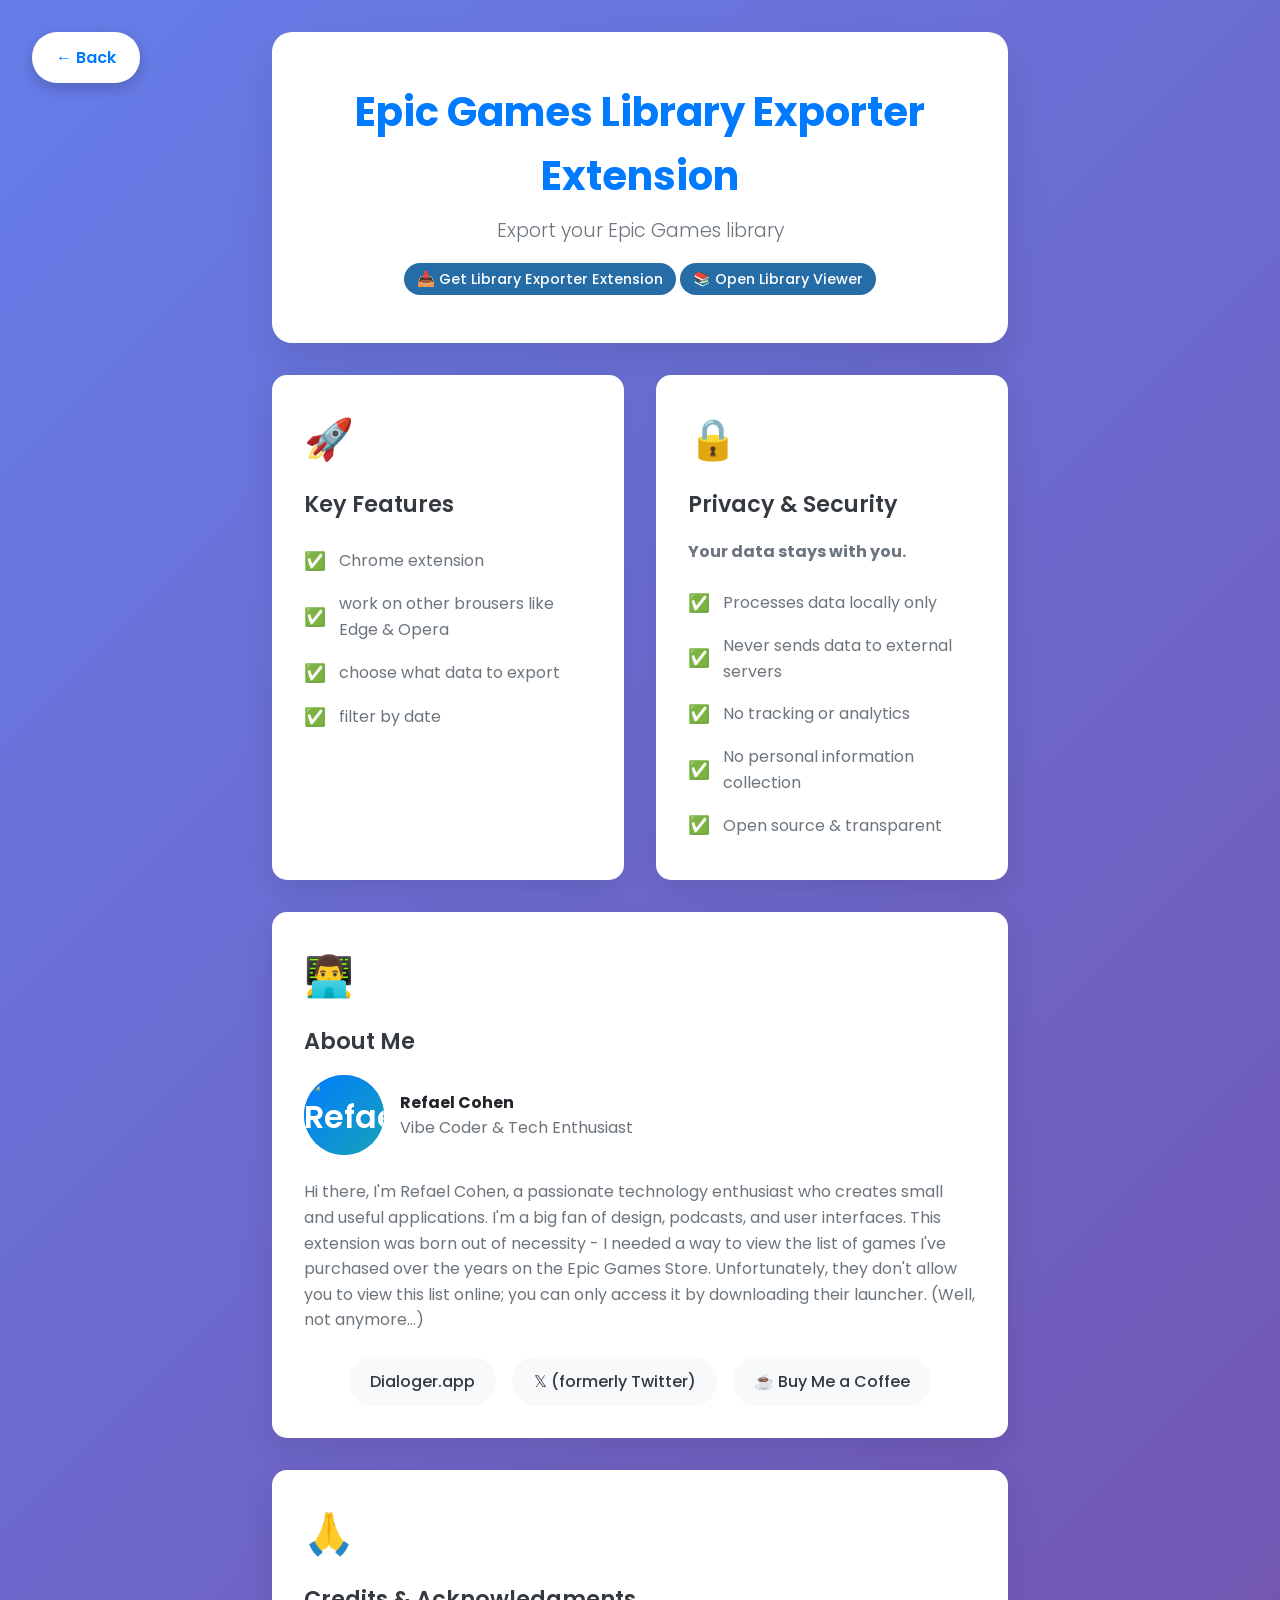
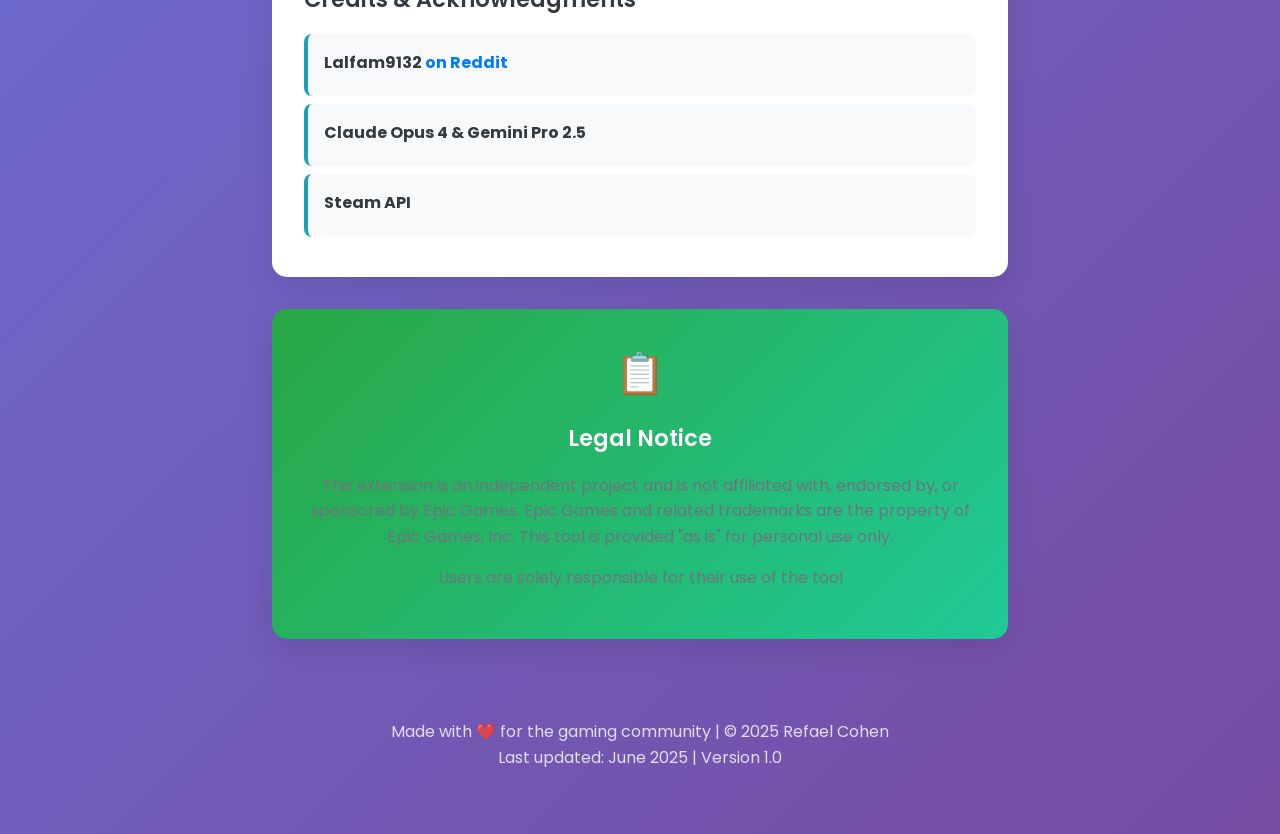
==== exporter_about_page.html @ 34d9fca8 "Add files via upload" ====
<!DOCTYPE html>
<html lang="en" dir="ltr">
<head>
    <head>
    <meta charset="UTF-8">
    <meta name="viewport" content="width=device-width, initial-scale=1.0">
    <title>About - Epic Games Library Exporter</title>
    <link rel="icon" href="data:image/svg+xml,<svg xmlns='http://www.w3.org/2000/svg' viewBox='0 0 32 32'><defs><linearGradient id='bg' x1='0%25' y1='0%25' x2='100%25' y2='100%25'><stop offset='0%25' style='stop-color:%23667eea'/><stop offset='100%25' style='stop-color:%23764ba2'/></linearGradient></defs><circle cx='16' cy='16' r='15' fill='url(%23bg)' stroke='%23fff' stroke-width='1'/><circle cx='16' cy='10' r='2.5' fill='%23fff'/><rect x='14' y='14' width='4' height='12' rx='2' fill='%23fff'/><circle cx='16' cy='28' r='1' fill='%23fff' opacity='0.7'/></svg>">
    <style>
        @import url('https://fonts.googleapis.com/css2?family=Poppins:wght@300;400;500;600;700&display=swap');
        
        :root {
            --primary-color: #007bff;
            --secondary-color: #28a745;
            --accent-color: #17a2b8;
            --dark-color: #343a40;
            --light-color: #f8f9fa;
            --border-color: #dee2e6;
            --text-color: #212529;
            --text-muted: #6c757d;
        }

        * {
            margin: 0;
            padding: 0;
            box-sizing: border-box;
        }

        body {
            font-family: 'Poppins', sans-serif;
            line-height: 1.6;
            color: var(--text-color);
            background: linear-gradient(135deg, #667eea 0%, #764ba2 100%);
            min-height: 100vh;
        }

        .container {
            max-width: 800px;
            margin: 0 auto;
            padding: 2rem;
        }

        .header {
            text-align: center;
            background: white;
            border-radius: 20px;
            padding: 3rem 2rem;
            margin-bottom: 2rem;
            box-shadow: 0 20px 40px rgba(0,0,0,0.1);
        }

        .header h1 {
            font-size: 2.5rem;
            font-weight: 700;
            color: var(--primary-color);
            margin-bottom: 0.5rem;
        }

        .header .subtitle {
            font-size: 1.2rem;
            color: var(--text-muted);
            font-weight: 300;
        }

        .version-badge {
            display: inline-block;
            background: var(--secondary-color);
            color: white;
            padding: 0.3rem 0.8rem;
            border-radius: 20px;
            font-size: 0.9rem;
            font-weight: 500;
            margin-top: 1rem;
        }

        .project-link {
            display: inline-block;
            background: rgb(38, 109, 167);
            color: white;
            padding: 0.3rem 0.8rem;
            border-radius: 20px;
            font-size: 0.9rem;
            font-weight: 500;
            margin-top: 1rem;
            text-decoration: none; /* מסיר את הקו התחתון */
            transition: all 0.3s ease; /* אותו אפקט מעבר חלק כמו ב-contact-links */
        }

        .project-link:hover {
            background: var(--primary-color); /* אותו צבע רקע כמו ב-contact-links */
            color: white; /* טקסט לבן בעת hover */
        }

        .content-grid {
            display: grid;
            gap: 2rem;
            grid-template-columns: 1fr;
        }

        @media (min-width: 768px) {
            .content-grid {
                grid-template-columns: 1fr 1fr;
            }
        }

        .card {
            background: white;
            border-radius: 15px;
            padding: 2rem;
            box-shadow: 0 10px 30px rgba(0,0,0,0.1);
            transition: transform 0.3s ease, box-shadow 0.3s ease;
        }

        .card:hover {
            transform: translateY(-5px);
            box-shadow: 0 20px 40px rgba(0,0,0,0.15);
        }

        .card-icon {
            font-size: 2.5rem;
            margin-bottom: 1rem;
            display: block;
        }

        .card h3 {
            font-size: 1.4rem;
            font-weight: 600;
            margin-bottom: 1rem;
            color: var(--dark-color);
        }

        .card p {
            color: var(--text-muted);
            margin-bottom: 1rem;
        }

        .full-width {
            grid-column: 1 / -1;
        }

        .developer-info {
            display: flex;
            align-items: center;
            gap: 1rem;
            margin-bottom: 1.5rem;
        }

        .avatar {
            width: 80px;
            height: 80px;
            border-radius: 50%;
            background: linear-gradient(135deg, var(--primary-color), var(--accent-color));
            display: flex;
            align-items: center;
            justify-content: center;
            font-size: 2rem;
            color: white;
            font-weight: 600;
            overflow: hidden;
        }

        .avatar img {
            width: 100%;
            height: 100%;
            object-fit: contain;
            background: linear-gradient(135deg, var(--primary-color), var(--accent-color));
        }

        .contact-links {
            display: flex;
            gap: 1rem;
            flex-wrap: wrap;
            justify-content: center;
            margin-top: 1.5rem;
        }

        .contact-link {
            display: inline-flex;
            align-items: center;
            gap: 0.5rem;
            padding: 0.6rem 1.2rem;
            background: var(--light-color);
            color: var(--dark-color);
            text-decoration: none;
            border-radius: 25px;
            font-weight: 500;
            transition: all 0.3s ease;
            border: 2px solid transparent;
        }

        .contact-link:hover {
            background: var(--primary-color);
            color: white;
            transform: translateY(-2px);
        }

        .features-list {
            list-style: none;
            padding: 0;
        }

        .features-list li {
            display: flex;
            align-items: center;
            gap: 0.8rem;
            padding: 0.5rem 0;
            color: var(--text-muted);
        }

        .features-list li::before {
            content: "✅";
            font-size: 1.1rem;
        }

        .credits-list {
            list-style: none;
            padding: 0;
        }

        .credits-list li {
            background: var(--light-color);
            margin: 0.5rem 0;
            padding: 1rem;
            border-radius: 8px;
            border-left: 4px solid var(--accent-color);
        }

        .credits-list strong {
            color: var(--dark-color);
            display: block;
            margin-bottom: 0.3rem;
        }

        .privacy-notice {
            background: linear-gradient(135deg, #28a745, #20c997);
            color: white;
            text-align: center;
            border-radius: 15px;
            padding: 2rem;
        }

        .privacy-notice h3 {
            color: white;
            margin-bottom: 1rem;
        }

        .back-button {
            position: fixed;
            top: 2rem;
            left: 2rem;
            background: white;
            color: var(--primary-color);
            border: none;
            padding: 0.8rem 1.5rem;
            border-radius: 25px;
            font-weight: 600;
            cursor: pointer;
            box-shadow: 0 5px 15px rgba(0,0,0,0.2);
            transition: all 0.3s ease;
            text-decoration: none;
            display: inline-flex;
            align-items: center;
            gap: 0.5rem;
        }

        .back-button:hover {
            transform: translateY(-2px);
            box-shadow: 0 8px 25px rgba(0,0,0,0.3);
        }

        .footer {
            text-align: center;
            margin-top: 3rem;
            padding: 2rem;
            color: white;
            opacity: 0.8;
        }
    </style>
</head>
<body>
    <a href="javascript:history.back()" class="back-button">← Back</a>
    
    <div class="container">
        <div class="header">
            <h1>Epic Games Library Exporter Extension</h1>
            <p class="subtitle">Export your Epic Games library</p>
            <a href="Chrome.com/store/link" class="project-link" target="_blank">📥 Get Library Exporter Extension</a>
            <a href="your-library-viewer-url.html" class="project-link">📚 Open Library Viewer</a>
        </div>

        <div class="content-grid">

            <!-- Features -->
            <div class="card">
                <div class="card-icon">🚀</div>
                <h3>Key Features</h3>
                <ul class="features-list">
                    <li>Chrome extension</li>
                    <li>work on other brousers like Edge & Opera</li>
                    <li>choose what data to export</li>
                    <li>filter by date</li>
                </ul>
            </div>

            <!-- Privacy -->
            <div class="card">
                <div class="card-icon">🔒</div>
                <h3>Privacy & Security</h3>
                <p><strong>Your data stays with you.</strong></p>
                <ul class="features-list">
                    <li>Processes data locally only</li>
                    <li>Never sends data to external servers</li>
                    <li>No tracking or analytics</li>
                    <li>No personal information collection</li>
                    <li>Open source & transparent</li>
                </ul>
            </div>

            <div class="card full-width">
                <div class="card-icon">👨‍💻</div>
                <h3>About Me</h3>
                <div class="developer-info">
                    <div class="avatar">
                        <img src="https://github.com/refaelcohe.png?size=80" alt="Refael Cohen">
                    </div>
                    <div>
                        <strong>Refael Cohen</strong>
                        <p style="margin: 0; color: var(--text-muted);">Vibe Coder & Tech Enthusiast</p>
                    </div>
                </div>
                <p>Hi there, I'm Refael Cohen, a passionate technology enthusiast who creates small and useful applications. I'm a big fan of design, podcasts, and user interfaces.

This extension was born out of necessity - I needed a way to view the list of games I've purchased over the years on the Epic Games Store. Unfortunately, they don't allow you to view this list online; you can only access it by downloading their launcher. (Well, not anymore...)</p>
                
                <div class="contact-links">
                    <a href="https://Dialoger.app" class="contact-link" target="_blank">
                        Dialoger.app
                    </a>
                    <a href="https://x.com/refaelcohe" class="contact-link" target="_blank">
                        𝕏 (formerly Twitter)
                    </a>
                    </a>
                    <a href="https://buymeacoffee.com/refael" class="contact-link" target="_blank">
                        ☕ Buy Me a Coffee
                    </a>
                </div>
            </div>

            <!-- Credits -->
            <div class="card full-width">
                <div class="card-icon">🙏</div>
                <h3>Credits & Acknowledgments</h3>
                <ul class="credits-list">
                    <li>
                        <strong> Lalfam9132 <a href="https://www.reddit.com/user/lalfam9132/" target="_blank" style="color: var(--primary-color); text-decoration: none;">on Reddit</a> </strong>
                    </li>
                    <li>
                        <strong>Claude Opus 4 & Gemini Pro 2.5</strong>
                    </li>
                    <li>
                        <strong>Steam API</strong>
                    </li>
                </ul>
            </div>

            <!-- Legal -->
            <div class="card full-width privacy-notice">
                <div class="card-icon">📋</div>
                <h3>Legal Notice</h3>
                <p>This extension is an independent project and is not affiliated with, endorsed by, or sponsored by Epic Games. Epic Games and related trademarks are the property of Epic Games, Inc. This tool is provided "as is" for personal use only.</p>
                <p>Users are solely responsible for their use of the tool</p>
            </div>
        </div>


        <div class="footer">
            <p>Made with ❤️ for the gaming community | © 2025 Refael Cohen</p>
            <p>Last updated: June 2025 | Version 1.0</p>
        </div>
    </div>

    <script>
        // Add some subtle animations on scroll
        const observerOptions = {
            threshold: 0.1,
            rootMargin: '0px 0px -50px 0px'
        };

        const observer = new IntersectionObserver((entries) => {
            entries.forEach(entry => {
                if (entry.isIntersecting) {
                    entry.target.style.opacity = '1';
                    entry.target.style.transform = 'translateY(0)';
                }
            });
        }, observerOptions);

        // Observe all cards
        document.querySelectorAll('.card').forEach(card => {
            card.style.opacity = '0';
            card.style.transform = 'translateY(30px)';
            card.style.transition = 'opacity 0.6s ease, transform 0.6s ease';
            observer.observe(card);
        });

        // Add click tracking for analytics (optional)
        document.querySelectorAll('.contact-link').forEach(link => {
            link.addEventListener('click', (e) => {
                console.log('Contact link clicked:', e.target.textContent);
            });
        });
    </script>
</body>
</html>
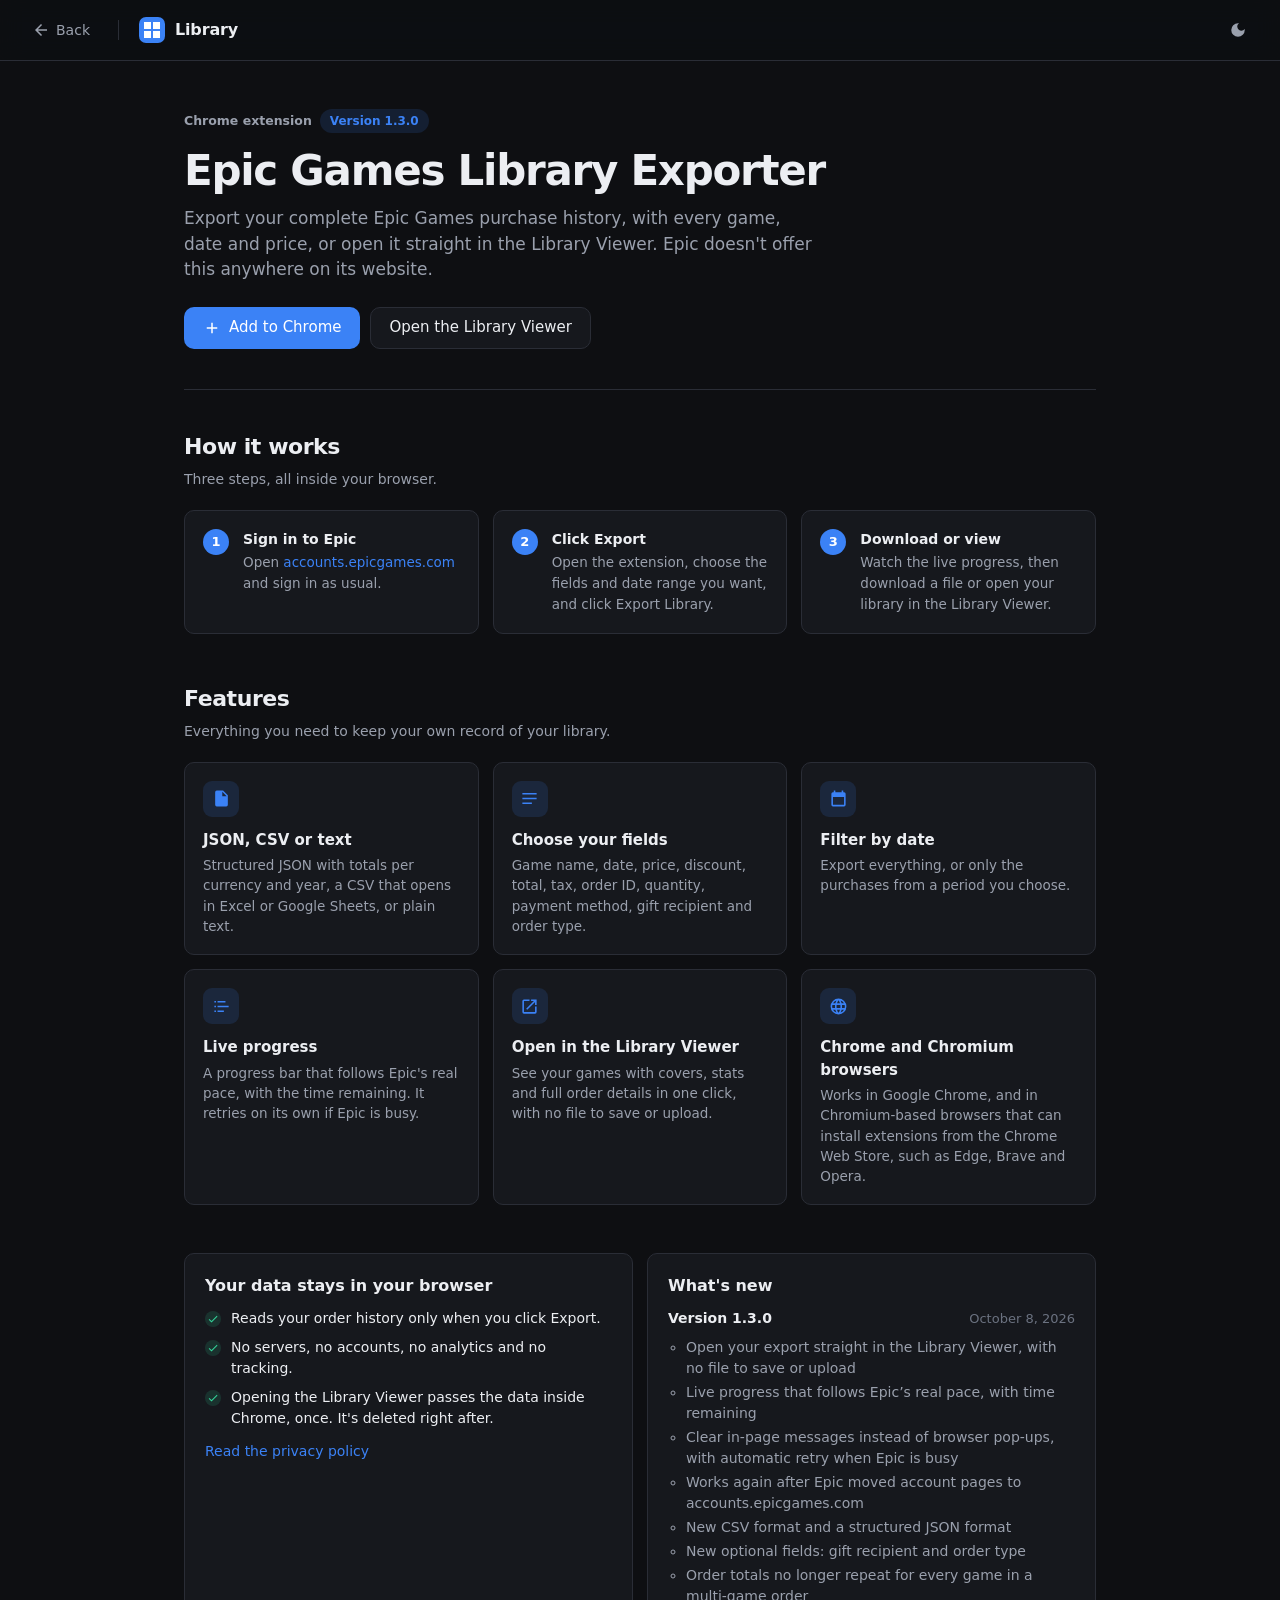
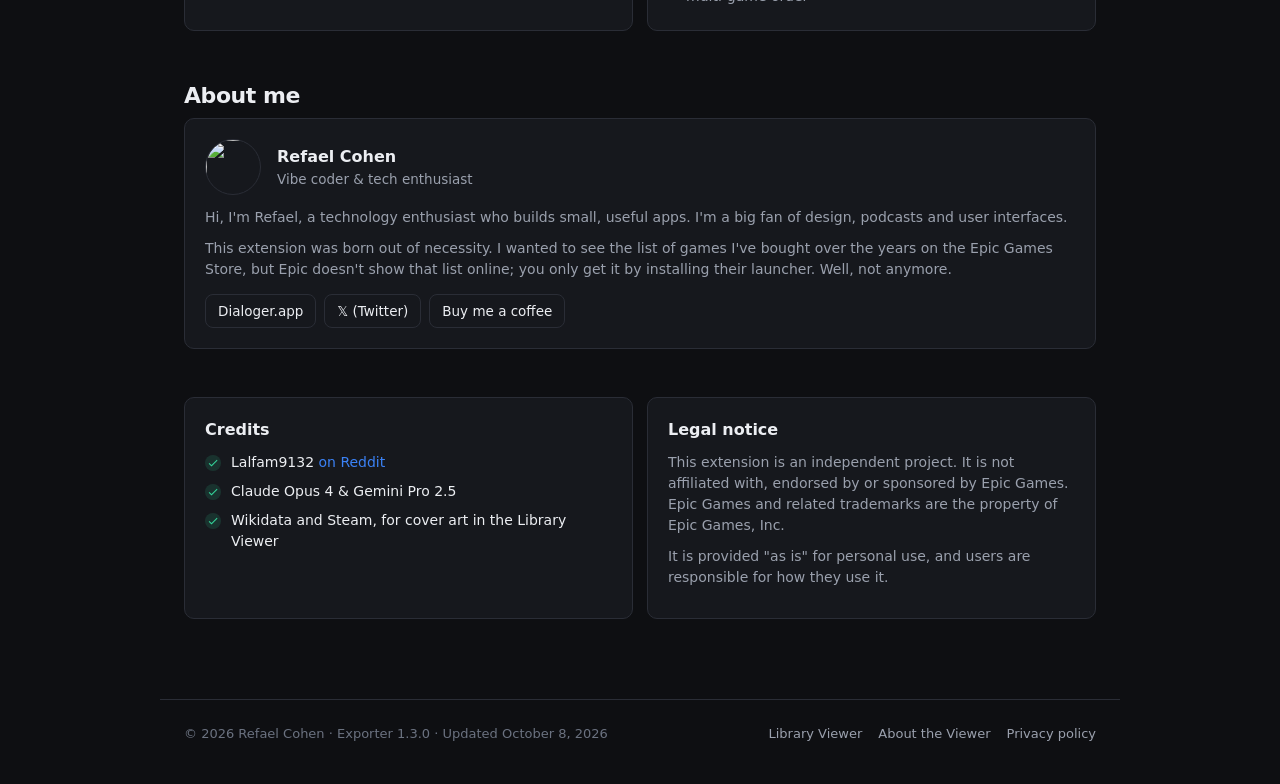
==== commit 3738341f: "Add files via upload" ====
--- a/exporter_about_page.html
+++ b/exporter_about_page.html
@@ -1,414 +1,166 @@
 <!DOCTYPE html>
 <html lang="en" dir="ltr">
 <head>
-    <head>
     <meta charset="UTF-8">
     <meta name="viewport" content="width=device-width, initial-scale=1.0">
-    <title>About - Epic Games Library Exporter</title>
-    <link rel="icon" href="data:image/svg+xml,<svg xmlns='http://www.w3.org/2000/svg' viewBox='0 0 32 32'><defs><linearGradient id='bg' x1='0%25' y1='0%25' x2='100%25' y2='100%25'><stop offset='0%25' style='stop-color:%23667eea'/><stop offset='100%25' style='stop-color:%23764ba2'/></linearGradient></defs><circle cx='16' cy='16' r='15' fill='url(%23bg)' stroke='%23fff' stroke-width='1'/><circle cx='16' cy='10' r='2.5' fill='%23fff'/><rect x='14' y='14' width='4' height='12' rx='2' fill='%23fff'/><circle cx='16' cy='28' r='1' fill='%23fff' opacity='0.7'/></svg>">
-    <style>
-        @import url('https://fonts.googleapis.com/css2?family=Poppins:wght@300;400;500;600;700&display=swap');
-        
-        :root {
-            --primary-color: #007bff;
-            --secondary-color: #28a745;
-            --accent-color: #17a2b8;
-            --dark-color: #343a40;
-            --light-color: #f8f9fa;
-            --border-color: #dee2e6;
-            --text-color: #212529;
-            --text-muted: #6c757d;
-        }
-
-        * {
-            margin: 0;
-            padding: 0;
-            box-sizing: border-box;
-        }
-
-        body {
-            font-family: 'Poppins', sans-serif;
-            line-height: 1.6;
-            color: var(--text-color);
-            background: linear-gradient(135deg, #667eea 0%, #764ba2 100%);
-            min-height: 100vh;
-        }
-
-        .container {
-            max-width: 800px;
-            margin: 0 auto;
-            padding: 2rem;
-        }
-
-        .header {
-            text-align: center;
-            background: white;
-            border-radius: 20px;
-            padding: 3rem 2rem;
-            margin-bottom: 2rem;
-            box-shadow: 0 20px 40px rgba(0,0,0,0.1);
-        }
-
-        .header h1 {
-            font-size: 2.5rem;
-            font-weight: 700;
-            color: var(--primary-color);
-            margin-bottom: 0.5rem;
-        }
-
-        .header .subtitle {
-            font-size: 1.2rem;
-            color: var(--text-muted);
-            font-weight: 300;
-        }
-
-        .version-badge {
-            display: inline-block;
-            background: var(--secondary-color);
-            color: white;
-            padding: 0.3rem 0.8rem;
-            border-radius: 20px;
-            font-size: 0.9rem;
-            font-weight: 500;
-            margin-top: 1rem;
-        }
-
-        .project-link {
-            display: inline-block;
-            background: rgb(38, 109, 167);
-            color: white;
-            padding: 0.3rem 0.8rem;
-            border-radius: 20px;
-            font-size: 0.9rem;
-            font-weight: 500;
-            margin-top: 1rem;
-            text-decoration: none; /* מסיר את הקו התחתון */
-            transition: all 0.3s ease; /* אותו אפקט מעבר חלק כמו ב-contact-links */
-        }
-
-        .project-link:hover {
-            background: var(--primary-color); /* אותו צבע רקע כמו ב-contact-links */
-            color: white; /* טקסט לבן בעת hover */
-        }
-
-        .content-grid {
-            display: grid;
-            gap: 2rem;
-            grid-template-columns: 1fr;
-        }
-
-        @media (min-width: 768px) {
-            .content-grid {
-                grid-template-columns: 1fr 1fr;
-            }
-        }
-
-        .card {
-            background: white;
-            border-radius: 15px;
-            padding: 2rem;
-            box-shadow: 0 10px 30px rgba(0,0,0,0.1);
-            transition: transform 0.3s ease, box-shadow 0.3s ease;
-        }
-
-        .card:hover {
-            transform: translateY(-5px);
-            box-shadow: 0 20px 40px rgba(0,0,0,0.15);
-        }
-
-        .card-icon {
-            font-size: 2.5rem;
-            margin-bottom: 1rem;
-            display: block;
-        }
-
-        .card h3 {
-            font-size: 1.4rem;
-            font-weight: 600;
-            margin-bottom: 1rem;
-            color: var(--dark-color);
-        }
-
-        .card p {
-            color: var(--text-muted);
-            margin-bottom: 1rem;
-        }
-
-        .full-width {
-            grid-column: 1 / -1;
-        }
-
-        .developer-info {
-            display: flex;
-            align-items: center;
-            gap: 1rem;
-            margin-bottom: 1.5rem;
-        }
-
-        .avatar {
-            width: 80px;
-            height: 80px;
-            border-radius: 50%;
-            background: linear-gradient(135deg, var(--primary-color), var(--accent-color));
-            display: flex;
-            align-items: center;
-            justify-content: center;
-            font-size: 2rem;
-            color: white;
-            font-weight: 600;
-            overflow: hidden;
-        }
-
-        .avatar img {
-            width: 100%;
-            height: 100%;
-            object-fit: contain;
-            background: linear-gradient(135deg, var(--primary-color), var(--accent-color));
-        }
-
-        .contact-links {
-            display: flex;
-            gap: 1rem;
-            flex-wrap: wrap;
-            justify-content: center;
-            margin-top: 1.5rem;
-        }
-
-        .contact-link {
-            display: inline-flex;
-            align-items: center;
-            gap: 0.5rem;
-            padding: 0.6rem 1.2rem;
-            background: var(--light-color);
-            color: var(--dark-color);
-            text-decoration: none;
-            border-radius: 25px;
-            font-weight: 500;
-            transition: all 0.3s ease;
-            border: 2px solid transparent;
-        }
-
-        .contact-link:hover {
-            background: var(--primary-color);
-            color: white;
-            transform: translateY(-2px);
-        }
-
-        .features-list {
-            list-style: none;
-            padding: 0;
-        }
-
-        .features-list li {
-            display: flex;
-            align-items: center;
-            gap: 0.8rem;
-            padding: 0.5rem 0;
-            color: var(--text-muted);
-        }
-
-        .features-list li::before {
-            content: "✅";
-            font-size: 1.1rem;
-        }
-
-        .credits-list {
-            list-style: none;
-            padding: 0;
-        }
-
-        .credits-list li {
-            background: var(--light-color);
-            margin: 0.5rem 0;
-            padding: 1rem;
-            border-radius: 8px;
-            border-left: 4px solid var(--accent-color);
-        }
-
-        .credits-list strong {
-            color: var(--dark-color);
-            display: block;
-            margin-bottom: 0.3rem;
-        }
-
-        .privacy-notice {
-            background: linear-gradient(135deg, #28a745, #20c997);
-            color: white;
-            text-align: center;
-            border-radius: 15px;
-            padding: 2rem;
-        }
-
-        .privacy-notice h3 {
-            color: white;
-            margin-bottom: 1rem;
-        }
-
-        .back-button {
-            position: fixed;
-            top: 2rem;
-            left: 2rem;
-            background: white;
-            color: var(--primary-color);
-            border: none;
-            padding: 0.8rem 1.5rem;
-            border-radius: 25px;
-            font-weight: 600;
-            cursor: pointer;
-            box-shadow: 0 5px 15px rgba(0,0,0,0.2);
-            transition: all 0.3s ease;
-            text-decoration: none;
-            display: inline-flex;
-            align-items: center;
-            gap: 0.5rem;
-        }
-
-        .back-button:hover {
-            transform: translateY(-2px);
-            box-shadow: 0 8px 25px rgba(0,0,0,0.3);
-        }
-
-        .footer {
-            text-align: center;
-            margin-top: 3rem;
-            padding: 2rem;
-            color: white;
-            opacity: 0.8;
-        }
-    </style>
+    <meta name="color-scheme" content="dark light">
+    <title>Epic Games Library Exporter</title>
+    <meta name="description" content="A Chrome extension that exports your full Epic Games purchase history to JSON, CSV or text, or opens it in the Library Viewer.">
+    <link rel="icon" href="data:image/svg+xml,%3Csvg xmlns='http://www.w3.org/2000/svg' viewBox='0 0 32 32'%3E%3Crect width='32' height='32' rx='8' fill='%233b82f6'/%3E%3Cpath d='M8 9h7v6H8zM17 9h7v6h-7zM8 17h7v6H8zM17 17h7v6h-7z' fill='white'/%3E%3C/svg%3E">
+    <script>
+        (function () {
+            var theme = 'dark';
+            try { theme = localStorage.getItem('egv.theme') || 'dark'; } catch (e) { /* storage unavailable */ }
+            if (theme !== 'system') document.documentElement.setAttribute('data-theme', theme === 'light' ? 'light' : 'dark');
+        })();
+    </script>
+    <link rel="stylesheet" href="styles.css">
+    <link rel="stylesheet" href="pages.css">
+    <script src="versions.js" defer></script>
+    <script src="pages.js" defer></script>
 </head>
 <body>
-    <a href="javascript:history.back()" class="back-button">← Back</a>
-    
-    <div class="container">
-        <div class="header">
-            <h1>Epic Games Library Exporter Extension</h1>
-            <p class="subtitle">Export your Epic Games library</p>
-            <a href="Chrome.com/store/link" class="project-link" target="_blank">📥 Get Library Exporter Extension</a>
-            <a href="your-library-viewer-url.html" class="project-link">📚 Open Library Viewer</a>
+    <header class="topbar">
+        <div class="topbar-inner">
+            <a class="back-link" id="back-link" href="./">
+                <svg class="icon" viewBox="0 0 24 24" aria-hidden="true"><path d="M20 11H7.83l5.59-5.59L12 4l-8 8 8 8 1.41-1.41L7.83 13H20v-2Z"/></svg>
+                <span>Back</span>
+            </a>
+            <span class="topbar-sep" aria-hidden="true"></span>
+            <a class="brand" href="./" aria-label="Library Viewer home">
+                <span class="brand-mark" aria-hidden="true"></span>
+                <span class="brand-name">Library</span>
+            </a>
+            <div class="topbar-actions">
+                <button class="icon-btn" id="theme-btn" type="button" title="Theme" aria-label="Change theme"></button>
+            </div>
         </div>
+    </header>
 
-        <div class="content-grid">
+    <main class="page">
+        <section class="hero">
+            <div class="eyebrow">
+                <span>Chrome extension</span>
+                <span class="pill">Version <span data-version="exporter">1.3.0</span></span>
+            </div>
+            <h1>Epic Games Library Exporter</h1>
+            <p class="lead">Export your complete Epic Games purchase history, with every game, date and price, or open it straight in the Library Viewer. Epic doesn't offer this anywhere on its website.</p>
+            <div class="hero-actions">
+                <a class="btn btn-primary btn-lg" data-store-link href="https://chromewebstore.google.com/detail/gfhbpoeikkjapjbnfnjceikdfolcgcln" target="_blank" rel="noopener">
+                    <svg class="icon" viewBox="0 0 24 24" aria-hidden="true"><path d="M19 13h-6v6h-2v-6H5v-2h6V5h2v6h6v2Z"/></svg>
+                    Add to Chrome
+                </a>
+                <a class="btn btn-ghost btn-lg" href="./">Open the Library Viewer</a>
+            </div>
+        </section>
 
-            <!-- Features -->
-            <div class="card">
-                <div class="card-icon">🚀</div>
-                <h3>Key Features</h3>
-                <ul class="features-list">
-                    <li>Chrome extension</li>
-                    <li>work on other brousers like Edge & Opera</li>
-                    <li>choose what data to export</li>
-                    <li>filter by date</li>
+        <section class="section" aria-labelledby="how-title">
+            <h2 id="how-title">How it works</h2>
+            <p class="section-lead">Three steps, all inside your browser.</p>
+            <ol class="steps">
+                <li><strong>Sign in to Epic</strong><span>Open <a class="text-link" href="https://accounts.epicgames.com/account/" target="_blank" rel="noopener">accounts.epicgames.com</a> and sign in as usual.</span></li>
+                <li><strong>Click Export</strong><span>Open the extension, choose the fields and date range you want, and click Export Library.</span></li>
+                <li><strong>Download or view</strong><span>Watch the live progress, then download a file or open your library in the Library Viewer.</span></li>
+            </ol>
+        </section>
+
+        <section class="section" aria-labelledby="features-title">
+            <h2 id="features-title">Features</h2>
+            <p class="section-lead">Everything you need to keep your own record of your library.</p>
+            <div class="cards">
+                <article class="feature">
+                    <div class="feature-icon"><svg viewBox="0 0 24 24" aria-hidden="true"><path d="M6 2h8l6 6v12a2 2 0 0 1-2 2H6a2 2 0 0 1-2-2V4a2 2 0 0 1 2-2Zm7 1.5V9h5.5L13 3.5Z"/></svg></div>
+                    <h3>JSON, CSV or text</h3>
+                    <p>Structured JSON with totals per currency and year, a CSV that opens in Excel or Google Sheets, or plain text.</p>
+                </article>
+                <article class="feature">
+                    <div class="feature-icon"><svg viewBox="0 0 24 24" aria-hidden="true"><path d="M3 5h18v2H3V5Zm0 6h18v2H3v-2Zm0 6h12v2H3v-2Z"/></svg></div>
+                    <h3>Choose your fields</h3>
+                    <p>Game name, date, price, discount, total, tax, order ID, quantity, payment method, gift recipient and order type.</p>
+                </article>
+                <article class="feature">
+                    <div class="feature-icon"><svg viewBox="0 0 24 24" aria-hidden="true"><path d="M19 4h-1V2h-2v2H8V2H6v2H5a2 2 0 0 0-2 2v14a2 2 0 0 0 2 2h14a2 2 0 0 0 2-2V6a2 2 0 0 0-2-2Zm0 16H5V10h14v10Z"/></svg></div>
+                    <h3>Filter by date</h3>
+                    <p>Export everything, or only the purchases from a period you choose.</p>
+                </article>
+                <article class="feature">
+                    <div class="feature-icon"><svg viewBox="0 0 24 24" aria-hidden="true"><path d="M3 13h2v-2H3v2Zm4 0h14v-2H7v2Zm-4 6h2v-2H3v2Zm4 0h8v-2H7v2ZM3 7h2V5H3v2Zm4 0h10V5H7v2Z"/></svg></div>
+                    <h3>Live progress</h3>
+                    <p>A progress bar that follows Epic's real pace, with the time remaining. It retries on its own if Epic is busy.</p>
+                </article>
+                <article class="feature">
+                    <div class="feature-icon"><svg viewBox="0 0 24 24" aria-hidden="true"><path d="M14 3v2h3.59l-9.83 9.83 1.41 1.41L19 6.41V10h2V3h-7ZM19 19H5V5h7V3H5a2 2 0 0 0-2 2v14a2 2 0 0 0 2 2h14a2 2 0 0 0 2-2v-7h-2v7Z"/></svg></div>
+                    <h3>Open in the Library Viewer</h3>
+                    <p>See your games with covers, stats and full order details in one click, with no file to save or upload.</p>
+                </article>
+                <article class="feature">
+                    <div class="feature-icon"><svg viewBox="0 0 24 24" aria-hidden="true"><path d="M12 2a10 10 0 1 0 0 20 10 10 0 0 0 0-20Zm6.93 6h-2.95a15.65 15.65 0 0 0-1.38-3.56A8.03 8.03 0 0 1 18.93 8ZM12 4.04c.83 1.2 1.48 2.53 1.91 3.96h-3.82c.43-1.43 1.08-2.76 1.91-3.96ZM4.26 14a7.9 7.9 0 0 1 0-4h3.38a16.5 16.5 0 0 0 0 4H4.26Zm.81 2h2.95c.32 1.25.78 2.45 1.38 3.56A7.99 7.99 0 0 1 5.07 16Zm2.95-8H5.07a7.99 7.99 0 0 1 4.33-3.56A15.65 15.65 0 0 0 8.02 8ZM12 19.96A14.1 14.1 0 0 1 10.09 16h3.82A14.1 14.1 0 0 1 12 19.96ZM14.34 14H9.66a14.7 14.7 0 0 1 0-4h4.68a14.7 14.7 0 0 1 0 4Zm.25 5.56c.6-1.11 1.06-2.31 1.38-3.56h2.95a8.03 8.03 0 0 1-4.33 3.56ZM16.36 14a16.5 16.5 0 0 0 0-4h3.38a7.9 7.9 0 0 1 0 4h-3.38Z"/></svg></div>
+                    <h3>Chrome and Chromium browsers</h3>
+                    <p>Works in Google Chrome, and in Chromium-based browsers that can install extensions from the Chrome Web Store, such as Edge, Brave and Opera.</p>
+                </article>
+            </div>
+        </section>
+
+        <section class="section split" aria-label="Privacy and updates">
+            <div class="panel">
+                <h3>Your data stays in your browser</h3>
+                <ul class="check-list">
+                    <li>Reads your order history only when you click Export.</li>
+                    <li>No servers, no accounts, no analytics and no tracking.</li>
+                    <li>Opening the Library Viewer passes the data inside Chrome, once. It's deleted right after.</li>
+                </ul>
+                <a class="text-link" href="Privacy%20policy/Extension-privacy-policy.html">Read the privacy policy</a>
+            </div>
+            <div class="panel">
+                <h3>What's new</h3>
+                <ul class="releases" data-history="exporter"></ul>
+            </div>
+        </section>
+
+        <section class="section" aria-labelledby="me-title">
+            <h2 id="me-title">About me</h2>
+            <div class="panel">
+                <div class="dev">
+                    <img src="https://github.com/refaelcohe.png?size=112" alt="" width="56" height="56" loading="lazy">
+                    <div>
+                        <strong>Refael Cohen</strong>
+                        <span>Vibe coder &amp; tech enthusiast</span>
+                    </div>
+                </div>
+                <p>Hi, I'm Refael, a technology enthusiast who builds small, useful apps. I'm a big fan of design, podcasts and user interfaces.</p>
+                <p>This extension was born out of necessity. I wanted to see the list of games I've bought over the years on the Epic Games Store, but Epic doesn't show that list online; you only get it by installing their launcher. Well, not anymore.</p>
+                <div class="link-row">
+                    <a href="https://Dialoger.app" target="_blank" rel="noopener">Dialoger.app</a>
+                    <a href="https://x.com/refaelcohe" target="_blank" rel="noopener">𝕏 (Twitter)</a>
+                    <a href="https://buymeacoffee.com/refael" target="_blank" rel="noopener">Buy me a coffee</a>
+                </div>
+            </div>
+        </section>
+
+        <section class="section split" aria-label="Credits and legal">
+            <div class="panel">
+                <h3>Credits</h3>
+                <ul class="check-list">
+                    <li>Lalfam9132 <a class="text-link" href="https://www.reddit.com/user/lalfam9132/" target="_blank" rel="noopener">on Reddit</a></li>
+                    <li>Claude Opus 4 &amp; Gemini Pro 2.5</li>
+                    <li>Wikidata and Steam, for cover art in the Library Viewer</li>
                 </ul>
             </div>
+            <div class="panel">
+                <h3>Legal notice</h3>
+                <p>This extension is an independent project. It is not affiliated with, endorsed by or sponsored by Epic Games. Epic Games and related trademarks are the property of Epic Games, Inc.</p>
+                <p>It is provided "as is" for personal use, and users are responsible for how they use it.</p>
+            </div>
+        </section>
+    </main>
 
-            <!-- Privacy -->
-            <div class="card">
-                <div class="card-icon">🔒</div>
-                <h3>Privacy & Security</h3>
-                <p><strong>Your data stays with you.</strong></p>
-                <ul class="features-list">
-                    <li>Processes data locally only</li>
-                    <li>Never sends data to external servers</li>
-                    <li>No tracking or analytics</li>
-                    <li>No personal information collection</li>
-                    <li>Open source & transparent</li>
-                </ul>
-            </div>
-
-            <div class="card full-width">
-                <div class="card-icon">👨‍💻</div>
-                <h3>About Me</h3>
-                <div class="developer-info">
-                    <div class="avatar">
-                        <img src="https://github.com/refaelcohe.png?size=80" alt="Refael Cohen">
-                    </div>
-                    <div>
-                        <strong>Refael Cohen</strong>
-                        <p style="margin: 0; color: var(--text-muted);">Vibe Coder & Tech Enthusiast</p>
-                    </div>
-                </div>
-                <p>Hi there, I'm Refael Cohen, a passionate technology enthusiast who creates small and useful applications. I'm a big fan of design, podcasts, and user interfaces.
-
-This extension was born out of necessity - I needed a way to view the list of games I've purchased over the years on the Epic Games Store. Unfortunately, they don't allow you to view this list online; you can only access it by downloading their launcher. (Well, not anymore...)</p>
-                
-                <div class="contact-links">
-                    <a href="https://Dialoger.app" class="contact-link" target="_blank">
-                        Dialoger.app
-                    </a>
-                    <a href="https://x.com/refaelcohe" class="contact-link" target="_blank">
-                        𝕏 (formerly Twitter)
-                    </a>
-                    </a>
-                    <a href="https://buymeacoffee.com/refael" class="contact-link" target="_blank">
-                        ☕ Buy Me a Coffee
-                    </a>
-                </div>
-            </div>
-
-            <!-- Credits -->
-            <div class="card full-width">
-                <div class="card-icon">🙏</div>
-                <h3>Credits & Acknowledgments</h3>
-                <ul class="credits-list">
-                    <li>
-                        <strong> Lalfam9132 <a href="https://www.reddit.com/user/lalfam9132/" target="_blank" style="color: var(--primary-color); text-decoration: none;">on Reddit</a> </strong>
-                    </li>
-                    <li>
-                        <strong>Claude Opus 4 & Gemini Pro 2.5</strong>
-                    </li>
-                    <li>
-                        <strong>Steam API</strong>
-                    </li>
-                </ul>
-            </div>
-
-            <!-- Legal -->
-            <div class="card full-width privacy-notice">
-                <div class="card-icon">📋</div>
-                <h3>Legal Notice</h3>
-                <p>This extension is an independent project and is not affiliated with, endorsed by, or sponsored by Epic Games. Epic Games and related trademarks are the property of Epic Games, Inc. This tool is provided "as is" for personal use only.</p>
-                <p>Users are solely responsible for their use of the tool</p>
-            </div>
-        </div>
-
-
-        <div class="footer">
-            <p>Made with ❤️ for the gaming community | © 2025 Refael Cohen</p>
-            <p>Last updated: June 2025 | Version 1.0</p>
-        </div>
-    </div>
-
-    <script>
-        // Add some subtle animations on scroll
-        const observerOptions = {
-            threshold: 0.1,
-            rootMargin: '0px 0px -50px 0px'
-        };
-
-        const observer = new IntersectionObserver((entries) => {
-            entries.forEach(entry => {
-                if (entry.isIntersecting) {
-                    entry.target.style.opacity = '1';
-                    entry.target.style.transform = 'translateY(0)';
-                }
-            });
-        }, observerOptions);
-
-        // Observe all cards
-        document.querySelectorAll('.card').forEach(card => {
-            card.style.opacity = '0';
-            card.style.transform = 'translateY(30px)';
-            card.style.transition = 'opacity 0.6s ease, transform 0.6s ease';
-            observer.observe(card);
-        });
-
-        // Add click tracking for analytics (optional)
-        document.querySelectorAll('.contact-link').forEach(link => {
-            link.addEventListener('click', (e) => {
-                console.log('Contact link clicked:', e.target.textContent);
-            });
-        });
-    </script>
+    <footer class="site-footer">
+        <span>&copy; <span id="current-year">2026</span> Refael Cohen &middot; Exporter <span data-version="exporter">1.3.0</span> &middot; Updated <span data-updated="exporter">October 2026</span></span>
+        <nav aria-label="Site">
+            <a href="./">Library Viewer</a>
+            <a href="Viewer_about_page.html">About the Viewer</a>
+            <a href="Privacy%20policy/Extension-privacy-policy.html">Privacy policy</a>
+        </nav>
+    </footer>
 </body>
-</html>+</html>
--- a/styles.css
+++ b/styles.css
@@ -0,0 +1,526 @@
+/* ===== Tokens ===== */
+:root {
+    /* Dark is the default */
+    --bg: #0e0f12;
+    --bg-elev: #16181d;
+    --bg-elev-2: #1d2027;
+    --bg-hover: #23262e;
+    --border: #2a2d36;
+    --text: #eceef2;
+    --text-muted: #9aa0ad;
+    --text-faint: #6b7280;
+    --accent: #3b82f6;
+    --accent-hover: #2f6fde;
+    --accent-soft: rgba(59, 130, 246, 0.14);
+    --success: #34d399;
+    --success-soft: rgba(52, 211, 153, 0.14);
+    --warning-soft: rgba(251, 191, 36, 0.14);
+    --warning: #fbbf24;
+    --danger: #f87171;
+    --shadow: 0 10px 30px rgba(0, 0, 0, 0.45);
+    --overlay: rgba(5, 6, 8, 0.6);
+    --cover-from: #1f2937;
+    --cover-to: #111827;
+    --radius: 10px;
+    --radius-lg: 14px;
+    --topbar-h: 60px;
+    color-scheme: dark;
+}
+
+@media (prefers-color-scheme: light) {
+    :root:not([data-theme="dark"]) {
+        --bg: #f5f6f8;
+        --bg-elev: #ffffff;
+        --bg-elev-2: #f0f2f5;
+        --bg-hover: #e8ebf0;
+        --border: #e2e5ea;
+        --text: #111318;
+        --text-muted: #5b6270;
+        --text-faint: #8a909c;
+        --accent: #2563eb;
+        --accent-hover: #1d4fd8;
+        --accent-soft: rgba(37, 99, 235, 0.1);
+        --success: #059669;
+        --success-soft: rgba(5, 150, 105, 0.1);
+        --warning: #b45309;
+        --warning-soft: rgba(180, 83, 9, 0.1);
+        --danger: #dc2626;
+        --shadow: 0 10px 30px rgba(17, 19, 24, 0.12);
+        --overlay: rgba(17, 19, 24, 0.35);
+        --cover-from: #dbe2ec;
+        --cover-to: #c5cfdc;
+        color-scheme: light;
+    }
+}
+
+:root[data-theme="light"] {
+    --bg: #f5f6f8;
+    --bg-elev: #ffffff;
+    --bg-elev-2: #f0f2f5;
+    --bg-hover: #e8ebf0;
+    --border: #e2e5ea;
+    --text: #111318;
+    --text-muted: #5b6270;
+    --text-faint: #8a909c;
+    --accent: #2563eb;
+    --accent-hover: #1d4fd8;
+    --accent-soft: rgba(37, 99, 235, 0.1);
+    --success: #059669;
+    --success-soft: rgba(5, 150, 105, 0.1);
+    --warning: #b45309;
+    --warning-soft: rgba(180, 83, 9, 0.1);
+    --danger: #dc2626;
+    --shadow: 0 10px 30px rgba(17, 19, 24, 0.12);
+    --overlay: rgba(17, 19, 24, 0.35);
+    --cover-from: #dbe2ec;
+    --cover-to: #c5cfdc;
+    color-scheme: light;
+}
+
+/* ===== Base ===== */
+*, *::before, *::after { box-sizing: border-box; }
+
+html { -webkit-text-size-adjust: 100%; }
+
+body {
+    margin: 0;
+    background: var(--bg);
+    color: var(--text);
+    font-family: system-ui, -apple-system, 'Segoe UI', Roboto, 'Helvetica Neue', Arial, sans-serif;
+    font-size: 14px;
+    line-height: 1.5;
+    -webkit-font-smoothing: antialiased;
+    overflow-x: hidden;
+}
+
+body.no-scroll { overflow: hidden; }
+
+[hidden] { display: none !important; }
+
+button, input, select { font: inherit; color: inherit; }
+
+a { color: var(--accent); }
+
+.icon { width: 18px; height: 18px; fill: currentColor; flex-shrink: 0; }
+
+.visually-hidden {
+    position: absolute; width: 1px; height: 1px; overflow: hidden;
+    clip: rect(0 0 0 0); white-space: nowrap;
+}
+
+:focus-visible { outline: 2px solid var(--accent); outline-offset: 2px; }
+
+/* ===== Buttons ===== */
+.btn {
+    display: inline-flex; align-items: center; justify-content: center; gap: 8px;
+    height: 36px; padding: 0 14px;
+    border-radius: 8px; border: 1px solid transparent;
+    font-weight: 500; cursor: pointer; white-space: nowrap;
+    transition: background-color .15s, border-color .15s, color .15s;
+}
+.btn-primary { background: var(--accent); color: #fff; }
+.btn-primary:hover { background: var(--accent-hover); }
+.btn-ghost { background: var(--bg-elev); border-color: var(--border); color: var(--text); }
+.btn-ghost:hover { background: var(--bg-hover); }
+.btn-block { width: 100%; }
+
+.icon-btn {
+    display: inline-flex; align-items: center; justify-content: center;
+    width: 36px; height: 36px; padding: 0;
+    border-radius: 8px; border: 1px solid transparent; background: transparent;
+    color: var(--text-muted); cursor: pointer;
+    transition: background-color .15s, color .15s;
+}
+.icon-btn:hover { background: var(--bg-hover); color: var(--text); }
+
+/* ===== Top bar ===== */
+.topbar {
+    position: sticky; top: 0; z-index: 40;
+    background: color-mix(in srgb, var(--bg) 85%, transparent);
+    backdrop-filter: saturate(160%) blur(12px);
+    -webkit-backdrop-filter: saturate(160%) blur(12px);
+    border-bottom: 1px solid var(--border);
+}
+.topbar-inner {
+    max-width: 1600px; margin: 0 auto;
+    height: var(--topbar-h); padding: 0 24px;
+    display: flex; align-items: center; gap: 16px;
+}
+.brand {
+    display: inline-flex; align-items: center; gap: 10px;
+    color: var(--text); text-decoration: none; font-weight: 700; font-size: 16px; letter-spacing: -0.01em;
+}
+.brand-mark {
+    width: 26px; height: 26px; border-radius: 7px; background: var(--accent);
+    background-image:
+        linear-gradient(#fff, #fff), linear-gradient(#fff, #fff),
+        linear-gradient(#fff, #fff), linear-gradient(#fff, #fff);
+    background-size: 7px 7px;
+    background-position: 5px 5px, 14px 5px, 5px 14px, 14px 14px;
+    background-repeat: no-repeat;
+}
+.search {
+    flex: 1; max-width: 520px; position: relative;
+    display: flex; align-items: center;
+}
+.search .icon { position: absolute; left: 12px; color: var(--text-faint); pointer-events: none; }
+.search input {
+    width: 100%; height: 38px; padding: 0 12px 0 38px;
+    border-radius: 9px; border: 1px solid var(--border);
+    background: var(--bg-elev); outline: none;
+    transition: border-color .15s, background-color .15s;
+}
+.search input::placeholder { color: var(--text-faint); }
+.search input:focus { border-color: var(--accent); background: var(--bg-elev-2); }
+.topbar-actions { margin-left: auto; display: flex; align-items: center; gap: 6px; }
+
+/* Menu */
+.menu { position: relative; }
+.menu-list {
+    position: absolute; right: 0; top: calc(100% + 6px); min-width: 230px;
+    background: var(--bg-elev); border: 1px solid var(--border); border-radius: var(--radius);
+    box-shadow: var(--shadow); padding: 6px; z-index: 50;
+}
+.menu-list a {
+    display: block; padding: 8px 10px; border-radius: 6px;
+    color: var(--text); text-decoration: none;
+}
+.menu-list a:hover, .menu-list button:hover { background: var(--bg-hover); }
+.menu-list button {
+    display: block; width: 100%; text-align: left; padding: 8px 10px; border-radius: 6px;
+    border: 0; background: transparent; cursor: pointer;
+}
+.menu-list .menu-danger { color: var(--danger); border-top: 1px solid var(--border); border-radius: 0 0 6px 6px; margin-top: 4px; }
+.menu-version { margin: 4px 0 0; padding: 6px 10px 2px; font-size: 11.5px; color: var(--text-faint); border-top: 1px solid var(--border); }
+
+/* ===== Empty state ===== */
+.empty {
+    min-height: calc(100vh - var(--topbar-h));
+    display: flex; flex-direction: column; align-items: center; justify-content: center;
+    padding: 32px 16px; gap: 16px;
+}
+.dropzone {
+    width: 100%; max-width: 560px;
+    padding: 48px 32px; text-align: center;
+    background: var(--bg-elev);
+    border: 1.5px dashed var(--border); border-radius: var(--radius-lg);
+    cursor: pointer; transition: border-color .15s, background-color .15s;
+}
+.dropzone:hover, .dropzone.is-over { border-color: var(--accent); background: var(--bg-elev-2); }
+.dropzone-icon {
+    width: 56px; height: 56px; margin: 0 auto 18px;
+    border-radius: 14px; background: var(--accent-soft); color: var(--accent);
+    display: flex; align-items: center; justify-content: center;
+}
+.dropzone-icon svg { width: 28px; height: 28px; fill: currentColor; }
+.dropzone h1 { margin: 0 0 8px; font-size: 24px; letter-spacing: -0.02em; }
+.dropzone p { margin: 0 0 20px; color: var(--text-muted); }
+.dropzone .dropzone-formats { margin: 14px 0 0; font-size: 12px; color: var(--text-faint); letter-spacing: 0.04em; }
+.dropzone a { color: var(--accent); text-decoration: none; }
+.dropzone a:hover { text-decoration: underline; }
+
+.receiving { text-align: center; max-width: 420px; }
+.receiving h1 { margin: 18px 0 6px; font-size: 22px; letter-spacing: -0.02em; }
+.receiving p { margin: 0; color: var(--text-muted); }
+.spinner {
+    display: inline-block; width: 40px; height: 40px; border-radius: 50%;
+    border: 3px solid var(--border); border-top-color: var(--accent);
+    animation: spin .8s linear infinite;
+}
+@keyframes spin { to { transform: rotate(360deg); } }
+
+.privacy-note {
+    display: flex; align-items: center; gap: 8px;
+    margin: 0; color: var(--text-muted); font-size: 13px;
+}
+.privacy-note .icon { color: var(--success); width: 16px; height: 16px; }
+.error-message {
+    max-width: 560px; margin: 0; padding: 10px 14px; border-radius: 8px;
+    background: rgba(248, 113, 113, 0.12); color: var(--danger); text-align: center;
+}
+
+/* ===== Library ===== */
+.library { max-width: 1600px; margin: 0 auto; padding: 24px; }
+
+/* Stats */
+.stats {
+    display: grid; gap: 12px;
+    grid-template-columns: repeat(4, minmax(0, 1fr)) minmax(0, 1.6fr);
+    margin-bottom: 24px;
+}
+.stat {
+    background: var(--bg-elev); border: 1px solid var(--border); border-radius: var(--radius);
+    padding: 14px 16px; min-width: 0;
+}
+.stat-label { color: var(--text-muted); font-size: 12px; font-weight: 500; }
+.stat-value {
+    margin-top: 4px; font-size: 22px; font-weight: 600; letter-spacing: -0.02em;
+    font-variant-numeric: tabular-nums;
+    overflow: hidden; text-overflow: ellipsis; white-space: nowrap;
+}
+.stat-sub { margin-top: 2px; font-size: 12px; color: var(--text-faint); font-variant-numeric: tabular-nums; }
+.stat-value.multi { font-size: 16px; line-height: 1.35; white-space: normal; }
+.stat-value.multi div { overflow: hidden; text-overflow: ellipsis; white-space: nowrap; }
+.stat-value .saved { color: var(--success); }
+
+.years { display: flex; flex-direction: column; }
+.years-chart {
+    display: flex; align-items: flex-end; gap: 4px;
+    margin-top: 8px; min-height: 64px;
+}
+.year-bar {
+    flex: 1; display: flex; flex-direction: column; align-items: center; gap: 4px;
+    justify-content: flex-end; min-width: 0;
+}
+.year-bar span.bar {
+    width: 100%; max-width: 28px; border-radius: 4px 4px 2px 2px;
+    background: var(--accent); opacity: .85; min-height: 2px;
+}
+.year-bar:hover span.bar { opacity: 1; }
+.year-bar span.lbl { font-size: 10px; color: var(--text-faint); font-variant-numeric: tabular-nums; }
+
+/* Toolbar */
+.toolbar {
+    display: flex; align-items: center; justify-content: space-between; gap: 12px;
+    flex-wrap: wrap; margin-bottom: 16px;
+}
+.chips { display: flex; gap: 6px; flex-wrap: wrap; }
+.chip {
+    height: 32px; padding: 0 14px; border-radius: 999px;
+    border: 1px solid var(--border); background: transparent; color: var(--text-muted);
+    font-weight: 500; cursor: pointer; transition: all .15s;
+}
+.chip:hover { color: var(--text); background: var(--bg-elev); }
+.chip.is-active { background: var(--text); color: var(--bg); border-color: var(--text); }
+.toolbar-right { display: flex; align-items: center; gap: 8px; flex-wrap: wrap; }
+.result-count { color: var(--text-muted); font-size: 13px; font-variant-numeric: tabular-nums; margin-right: 4px; }
+
+.select select {
+    height: 36px; padding: 0 32px 0 12px; border-radius: 8px;
+    border: 1px solid var(--border); background-color: var(--bg-elev); cursor: pointer;
+    appearance: none; -webkit-appearance: none;
+    background-image: url("data:image/svg+xml,%3Csvg xmlns='http://www.w3.org/2000/svg' viewBox='0 0 24 24' fill='%239aa0ad'%3E%3Cpath d='M7 10l5 5 5-5z'/%3E%3C/svg%3E");
+    background-repeat: no-repeat; background-position: right 8px center; background-size: 18px;
+}
+
+/* Popover */
+.popover { position: relative; }
+.badge-dot { width: 7px; height: 7px; border-radius: 50%; background: var(--accent); }
+.popover-panel {
+    position: absolute; right: 0; top: calc(100% + 6px); z-index: 30; width: 300px;
+    background: var(--bg-elev); border: 1px solid var(--border); border-radius: var(--radius);
+    box-shadow: var(--shadow); padding: 14px;
+    display: flex; flex-direction: column; gap: 12px;
+}
+.popover-panel fieldset { border: 0; margin: 0; padding: 0; }
+.popover-panel legend { font-size: 12px; font-weight: 600; color: var(--text-muted); margin-bottom: 6px; padding: 0; }
+.field-row { display: grid; grid-template-columns: 1fr 1fr; gap: 8px; }
+.field-row label { display: flex; flex-direction: column; gap: 4px; font-size: 12px; color: var(--text-faint); }
+.field-row input {
+    width: 100%; height: 34px; padding: 0 8px; border-radius: 7px;
+    border: 1px solid var(--border); background: var(--bg-elev-2); outline: none; min-width: 0;
+}
+.field-row input:focus { border-color: var(--accent); }
+
+/* Grid */
+.grid {
+    display: grid; gap: 16px;
+    grid-template-columns: repeat(auto-fill, minmax(220px, 1fr));
+}
+.card {
+    display: flex; flex-direction: column; text-align: left;
+    padding: 0; border: 1px solid var(--border); border-radius: var(--radius);
+    background: var(--bg-elev); overflow: hidden; cursor: pointer;
+    transition: transform .18s ease, border-color .18s ease, box-shadow .18s ease;
+}
+.card:hover { transform: translateY(-3px); border-color: color-mix(in srgb, var(--accent) 50%, var(--border)); box-shadow: var(--shadow); }
+.cover {
+    position: relative; aspect-ratio: 460 / 215; overflow: hidden;
+    background: linear-gradient(135deg, var(--cover-from), var(--cover-to));
+}
+.cover-initials {
+    position: absolute; inset: 0; display: flex; align-items: center; justify-content: center;
+    font-size: 28px; font-weight: 700; letter-spacing: 0.02em;
+    color: color-mix(in srgb, var(--text) 35%, transparent);
+    user-select: none;
+}
+.cover img {
+    position: absolute; inset: 0; width: 100%; height: 100%; object-fit: cover;
+    opacity: 0; transition: opacity .3s ease;
+}
+.cover img.is-loaded { opacity: 1; }
+.card-body { padding: 10px 12px 12px; display: flex; flex-direction: column; gap: 8px; flex: 1; }
+.card-title {
+    margin: 0; font-size: 14px; font-weight: 600; line-height: 1.35;
+    display: -webkit-box; -webkit-line-clamp: 2; -webkit-box-orient: vertical; overflow: hidden;
+    min-height: calc(1.35em * 2); word-break: break-word;
+}
+.card-meta { display: flex; align-items: center; justify-content: space-between; gap: 8px; margin-top: auto; }
+.card-date { color: var(--text-faint); font-size: 12px; font-variant-numeric: tabular-nums; }
+
+.tag {
+    display: inline-flex; align-items: center; height: 22px; padding: 0 8px;
+    border-radius: 6px; font-size: 12px; font-weight: 600; white-space: nowrap;
+    font-variant-numeric: tabular-nums;
+}
+.tag-free { background: var(--success-soft); color: var(--success); }
+.tag-paid { background: var(--bg-elev-2); color: var(--text); }
+.tag-unknown { background: var(--bg-elev-2); color: var(--text-faint); }
+.tag-gift { background: var(--warning-soft); color: var(--warning); }
+
+.no-results { text-align: center; color: var(--text-muted); padding: 48px 16px; }
+
+/* ===== Drawer ===== */
+.drawer-backdrop {
+    position: fixed; inset: 0; z-index: 60; background: var(--overlay);
+    animation: fade-in .2s ease;
+}
+.drawer {
+    position: fixed; top: 0; right: 0; bottom: 0; z-index: 70;
+    width: min(440px, 100%);
+    background: var(--bg-elev); border-left: 1px solid var(--border);
+    box-shadow: var(--shadow);
+    transform: translateX(100%); transition: transform .25s ease;
+    display: flex; flex-direction: column;
+    visibility: hidden;
+}
+.drawer.is-open { transform: none; visibility: visible; }
+.drawer-close {
+    position: absolute; top: 10px; right: 10px; z-index: 2;
+    background: var(--overlay); color: #fff;
+}
+.drawer-close:hover { background: rgba(0, 0, 0, 0.7); color: #fff; }
+.drawer-body { overflow-y: auto; flex: 1; }
+.drawer .cover { border-radius: 0; }
+.drawer-content { padding: 20px; display: flex; flex-direction: column; gap: 20px; }
+.drawer h2 { margin: 0; font-size: 20px; line-height: 1.3; letter-spacing: -0.01em; word-break: break-word; }
+.drawer-sub { margin-top: 6px; display: flex; gap: 6px; flex-wrap: wrap; align-items: center; color: var(--text-muted); font-size: 13px; }
+.section-title { margin: 0 0 8px; font-size: 12px; font-weight: 600; color: var(--text-muted); text-transform: uppercase; letter-spacing: 0.06em; }
+.kv { display: flex; flex-direction: column; border: 1px solid var(--border); border-radius: var(--radius); overflow: hidden; }
+.kv-row {
+    display: flex; justify-content: space-between; align-items: center; gap: 12px;
+    padding: 10px 12px; border-top: 1px solid var(--border);
+}
+.kv-row:first-child { border-top: 0; }
+.kv-row dt { color: var(--text-muted); margin: 0; }
+.kv-row dd {
+    margin: 0; text-align: right; font-weight: 500; font-variant-numeric: tabular-nums;
+    min-width: 0; word-break: break-all; display: flex; align-items: center; gap: 6px; justify-content: flex-end;
+}
+.kv-row.total dd { font-size: 16px; font-weight: 700; }
+.kv-row .discount { color: var(--success); }
+.mono { font-family: ui-monospace, SFMono-Regular, Menlo, Consolas, monospace; font-size: 12.5px; }
+.copy-btn { width: 28px; height: 28px; }
+.copy-btn .icon { width: 15px; height: 15px; }
+
+.order-items { display: flex; flex-direction: column; border: 1px solid var(--border); border-radius: var(--radius); overflow: hidden; }
+.order-item {
+    display: flex; justify-content: space-between; gap: 12px; padding: 10px 12px;
+    border-top: 1px solid var(--border); text-align: left; background: transparent; border-left: 0; border-right: 0; border-bottom: 0;
+    width: 100%; cursor: pointer;
+}
+.order-item:first-child { border-top: 0; }
+.order-item:hover { background: var(--bg-hover); }
+.order-item.is-current { background: var(--accent-soft); cursor: default; }
+.order-item span:last-child { color: var(--text-muted); font-variant-numeric: tabular-nums; white-space: nowrap; }
+.drawer-links { display: flex; gap: 8px; flex-wrap: wrap; }
+.drawer-links a {
+    display: inline-flex; align-items: center; gap: 6px; height: 32px; padding: 0 12px;
+    border-radius: 8px; border: 1px solid var(--border); color: var(--text); text-decoration: none; font-size: 13px;
+}
+.drawer-links a:hover { background: var(--bg-hover); }
+
+/* ===== Export dialog ===== */
+.modal-backdrop {
+    position: fixed; inset: 0; z-index: 80; background: var(--overlay);
+    display: flex; align-items: center; justify-content: center; padding: 16px;
+    animation: fade-in .18s ease;
+}
+.modal {
+    width: 100%; max-width: 520px; max-height: calc(100vh - 32px); overflow-y: auto;
+    background: var(--bg-elev); border: 1px solid var(--border); border-radius: var(--radius-lg);
+    box-shadow: var(--shadow); padding: 22px;
+    display: flex; flex-direction: column; gap: 16px;
+}
+.modal-head { display: flex; align-items: center; justify-content: space-between; gap: 12px; }
+.modal h2 { margin: 0; font-size: 18px; letter-spacing: -0.01em; }
+.modal-sub { margin: -12px 0 0; color: var(--text-muted); font-size: 13px; }
+.modal fieldset { border: 0; margin: 0; padding: 0; min-width: 0; }
+.modal legend { font-size: 12px; font-weight: 600; color: var(--text-muted); margin-bottom: 8px; padding: 0; text-transform: uppercase; letter-spacing: .06em; }
+.segmented { display: flex; gap: 0; }
+.segmented legend { width: 100%; }
+.segmented label { flex: 1; }
+.segmented input { position: absolute; opacity: 0; pointer-events: none; }
+.segmented span {
+    display: flex; align-items: center; justify-content: center; height: 36px;
+    border: 1px solid var(--border); background: var(--bg-elev-2); cursor: pointer;
+    font-weight: 600; font-size: 13px; letter-spacing: .03em; color: var(--text-muted);
+    transition: background-color .15s, color .15s;
+}
+.segmented label:first-of-type span { border-radius: 8px 0 0 8px; }
+.segmented label:last-of-type span { border-radius: 0 8px 8px 0; }
+.segmented label + label span { border-left: 0; }
+.segmented input:checked + span { background: var(--accent); border-color: var(--accent); color: #fff; }
+.segmented input:focus-visible + span { outline: 2px solid var(--accent); outline-offset: 2px; }
+.field-hint { margin: -8px 0 0; font-size: 12.5px; color: var(--text-faint); }
+.field-grid { display: grid; grid-template-columns: repeat(2, minmax(0, 1fr)); gap: 6px 12px; }
+.field-check {
+    display: flex; align-items: center; gap: 10px; padding: 7px 10px; border-radius: 8px;
+    border: 1px solid var(--border); background: var(--bg-elev-2); cursor: pointer; min-width: 0;
+}
+.field-check input { width: 16px; height: 16px; accent-color: var(--accent); margin: 0; flex-shrink: 0; }
+.field-check span { overflow: hidden; text-overflow: ellipsis; white-space: nowrap; }
+.field-check small { display: block; color: var(--text-faint); font-size: 11px; }
+.field-check.is-unavailable { opacity: .5; cursor: not-allowed; }
+.field-check.is-core { border-style: dashed; }
+.export-summary { margin: 0; padding: 10px 12px; border-radius: 8px; background: var(--accent-soft); font-size: 13px; color: var(--text); }
+.export-summary.is-empty { background: rgba(248, 113, 113, 0.12); color: var(--danger); }
+.modal-actions { display: flex; justify-content: flex-end; gap: 8px; }
+.modal .btn-primary:disabled { opacity: .5; cursor: not-allowed; }
+
+/* ===== Drag overlay & toast ===== */
+.drag-overlay {
+    position: fixed; inset: 0; z-index: 100; pointer-events: none;
+    display: flex; align-items: center; justify-content: center;
+    background: color-mix(in srgb, var(--accent) 18%, transparent);
+    border: 3px dashed var(--accent);
+}
+.drag-overlay span {
+    padding: 12px 20px; border-radius: 10px; background: var(--bg-elev);
+    font-weight: 600; box-shadow: var(--shadow);
+}
+.toast {
+    position: fixed; left: 50%; bottom: 24px; transform: translateX(-50%); z-index: 110;
+    padding: 10px 16px; border-radius: 9px; background: var(--text); color: var(--bg);
+    font-weight: 500; box-shadow: var(--shadow); max-width: calc(100% - 32px);
+}
+
+@keyframes fade-in { from { opacity: 0; } to { opacity: 1; } }
+
+/* ===== Responsive ===== */
+@media (max-width: 1100px) {
+    .stats { grid-template-columns: repeat(2, minmax(0, 1fr)); }
+    .stats .years { grid-column: 1 / -1; }
+}
+
+@media (max-width: 640px) {
+    .topbar-inner { padding: 0 16px; gap: 8px; flex-wrap: wrap; height: auto; min-height: var(--topbar-h); padding-top: 10px; padding-bottom: 10px; }
+    .search { order: 3; flex-basis: 100%; max-width: none; }
+    #load-another-btn span, #export-btn span { display: none; }
+    #load-another-btn, #export-btn { width: 36px; padding: 0; }
+    .field-grid { grid-template-columns: 1fr; }
+    .library { padding: 16px; }
+    .stat-value { font-size: 18px; }
+    .grid { grid-template-columns: repeat(2, minmax(0, 1fr)); gap: 10px; }
+    .card-body { padding: 8px 10px 10px; }
+    .card-title { font-size: 13px; }
+    .toolbar-right { width: 100%; }
+    .result-count { margin-right: auto; }
+    .popover-panel { position: fixed; left: 16px; right: 16px; top: auto; width: auto; }
+    .drawer { width: 100%; border-left: 0; }
+    .dropzone { padding: 36px 20px; }
+}
+
+@media (prefers-reduced-motion: reduce) {
+    *, *::before, *::after { transition: none !important; animation: none !important; }
+}
--- a/pages.css
+++ b/pages.css
@@ -0,0 +1,163 @@
+/* pages.css — About and Privacy pages. Builds on styles.css (tokens, buttons, top bar). */
+
+.back-link {
+    display: inline-flex; align-items: center; gap: 6px;
+    height: 36px; padding: 0 12px 0 8px; border-radius: 8px;
+    color: var(--text-muted); text-decoration: none; font-weight: 500;
+    transition: background-color .15s, color .15s;
+}
+.back-link:hover { background: var(--bg-hover); color: var(--text); }
+.topbar .brand { margin-left: 4px; }
+.topbar-sep { width: 1px; height: 20px; background: var(--border); }
+
+.page { max-width: 960px; margin: 0 auto; padding: 48px 24px 32px; }
+
+/* Hero */
+.hero { padding-bottom: 40px; border-bottom: 1px solid var(--border); margin-bottom: 40px; }
+.eyebrow {
+    display: inline-flex; align-items: center; gap: 8px; flex-wrap: wrap;
+    font-size: 12.5px; font-weight: 600; color: var(--text-muted); margin-bottom: 14px;
+}
+.pill {
+    display: inline-flex; align-items: center; gap: 4px; height: 24px; padding: 0 10px; border-radius: 999px;
+    background: var(--accent-soft); color: var(--accent); font-weight: 600; font-size: 12px;
+}
+.hero h1 { margin: 0 0 12px; font-size: clamp(28px, 5vw, 42px); line-height: 1.12; letter-spacing: -0.03em; }
+.lead { margin: 0 0 24px; font-size: 17px; color: var(--text-muted); max-width: 640px; }
+.hero-actions { display: flex; gap: 10px; flex-wrap: wrap; }
+.btn-lg { height: 42px; padding: 0 18px; font-size: 15px; border-radius: 10px; }
+a.btn { text-decoration: none; }
+
+/* Sections */
+.section { margin-bottom: 48px; }
+.section > h2 { margin: 0 0 6px; font-size: 22px; letter-spacing: -0.02em; }
+.section-lead { margin: 0 0 20px; color: var(--text-muted); }
+
+.cards { display: grid; gap: 14px; grid-template-columns: repeat(auto-fill, minmax(260px, 1fr)); }
+.feature {
+    background: var(--bg-elev); border: 1px solid var(--border); border-radius: var(--radius);
+    padding: 18px;
+}
+.feature-icon {
+    width: 36px; height: 36px; border-radius: 9px; margin-bottom: 12px;
+    display: flex; align-items: center; justify-content: center;
+    background: var(--accent-soft); color: var(--accent);
+}
+.feature-icon svg { width: 19px; height: 19px; fill: currentColor; }
+.feature h3 { margin: 0 0 4px; font-size: 15px; }
+.feature p { margin: 0; color: var(--text-muted); font-size: 13.5px; }
+
+.steps { list-style: none; margin: 0; padding: 0; display: grid; gap: 14px; grid-template-columns: repeat(3, minmax(0, 1fr)); counter-reset: step; }
+.steps li {
+    counter-increment: step; position: relative;
+    background: var(--bg-elev); border: 1px solid var(--border); border-radius: var(--radius); padding: 18px 18px 18px 58px;
+}
+.steps li::before {
+    content: counter(step); position: absolute; left: 18px; top: 18px;
+    width: 26px; height: 26px; border-radius: 50%; background: var(--accent); color: #fff;
+    display: flex; align-items: center; justify-content: center; font-weight: 700; font-size: 13px;
+}
+.steps strong { display: block; margin-bottom: 2px; }
+.steps span { color: var(--text-muted); font-size: 13.5px; }
+
+.split { display: grid; gap: 14px; grid-template-columns: repeat(2, minmax(0, 1fr)); }
+.panel { background: var(--bg-elev); border: 1px solid var(--border); border-radius: var(--radius); padding: 20px; }
+.panel h3 { margin: 0 0 10px; font-size: 16px; }
+.panel p { margin: 0 0 10px; color: var(--text-muted); }
+.check-list { list-style: none; margin: 0 0 12px; padding: 0; display: flex; flex-direction: column; gap: 8px; }
+.check-list li { position: relative; padding-left: 26px; }
+.check-list li::before {
+    content: ''; position: absolute; left: 0; top: 3px; width: 16px; height: 16px; border-radius: 50%;
+    background: var(--success-soft) url("data:image/svg+xml,%3Csvg xmlns='http://www.w3.org/2000/svg' viewBox='0 0 24 24' fill='%2334d399'%3E%3Cpath d='M9 16.17 4.83 12l-1.42 1.41L9 19 21 7l-1.41-1.41L9 16.17Z'/%3E%3C/svg%3E") center / 12px no-repeat;
+}
+.text-link { color: var(--accent); text-decoration: none; font-weight: 500; }
+.text-link:hover { text-decoration: underline; }
+
+/* Release history */
+.releases { list-style: none; margin: 0; padding: 0; display: flex; flex-direction: column; gap: 14px; }
+.releases > li { background: var(--bg-elev); border: 1px solid var(--border); border-radius: var(--radius); padding: 18px; }
+.panel .releases > li { background: none; border: 0; border-radius: 0; padding: 0; }
+.panel .releases > li + li { border-top: 1px solid var(--border); padding-top: 14px; }
+.release-head { display: flex; justify-content: space-between; gap: 12px; align-items: baseline; margin-bottom: 8px; }
+.release-head span { color: var(--text-faint); font-size: 13px; }
+.releases ul { margin: 0; padding-left: 18px; color: var(--text-muted); }
+.releases ul li { margin: 3px 0; }
+
+/* FAQ */
+.faq { display: flex; flex-direction: column; gap: 8px; }
+.faq details { background: var(--bg-elev); border: 1px solid var(--border); border-radius: var(--radius); }
+.faq summary {
+    cursor: pointer; list-style: none; padding: 14px 18px; font-weight: 600;
+    display: flex; justify-content: space-between; align-items: center; gap: 12px;
+}
+.faq summary::-webkit-details-marker { display: none; }
+.faq summary::after { content: '+'; color: var(--text-faint); font-size: 20px; font-weight: 400; line-height: 1; }
+.faq details[open] summary::after { content: '−'; }
+.faq details p { margin: 0; padding: 0 18px 16px; color: var(--text-muted); }
+
+/* Tables */
+.table-wrap { overflow-x: auto; border: 1px solid var(--border); border-radius: var(--radius); }
+table { width: 100%; border-collapse: collapse; font-size: 14px; }
+th, td { text-align: left; padding: 11px 14px; border-top: 1px solid var(--border); vertical-align: top; }
+thead th { border-top: 0; background: var(--bg-elev-2); font-size: 12px; text-transform: uppercase; letter-spacing: .05em; color: var(--text-muted); }
+td code, li code, p code {
+    font-family: ui-monospace, SFMono-Regular, Menlo, Consolas, monospace; font-size: 12.5px;
+    background: var(--bg-elev-2); border: 1px solid var(--border); border-radius: 5px; padding: 1px 5px; white-space: nowrap;
+}
+
+/* Developer */
+.dev { display: flex; gap: 16px; align-items: center; margin-bottom: 12px; }
+.dev img { width: 56px; height: 56px; border-radius: 50%; border: 1px solid var(--border); }
+.dev strong { display: block; font-size: 16px; }
+.dev span { color: var(--text-muted); font-size: 13.5px; }
+.link-row { display: flex; gap: 8px; flex-wrap: wrap; margin-top: 14px; }
+.link-row a {
+    display: inline-flex; align-items: center; height: 34px; padding: 0 12px; border-radius: 8px;
+    border: 1px solid var(--border); color: var(--text); text-decoration: none; font-size: 13.5px; font-weight: 500;
+}
+.link-row a:hover { background: var(--bg-hover); }
+
+/* Policy article */
+.policy { max-width: 760px; }
+.policy h2 { margin: 40px 0 10px; font-size: 21px; letter-spacing: -0.015em; }
+.policy h3 { margin: 24px 0 8px; font-size: 16px; }
+.policy p, .policy li { color: var(--text-muted); }
+.policy strong { color: var(--text); }
+.policy ul { padding-left: 20px; }
+.policy li { margin: 6px 0; }
+.policy a { color: var(--accent); }
+.notice {
+    border: 1px solid color-mix(in srgb, var(--success) 40%, var(--border));
+    background: var(--success-soft); border-radius: var(--radius); padding: 18px 20px; margin-bottom: 8px;
+}
+.notice h2 { margin: 0 0 6px; font-size: 17px; }
+.notice p { margin: 0; color: var(--text); }
+.toc { display: flex; flex-wrap: wrap; gap: 6px; margin: 24px 0 0; padding: 0; list-style: none; }
+.toc a {
+    display: inline-flex; height: 30px; align-items: center; padding: 0 11px; border-radius: 999px;
+    border: 1px solid var(--border); color: var(--text-muted); text-decoration: none; font-size: 13px;
+}
+.toc a:hover { color: var(--text); background: var(--bg-elev); }
+
+/* Footer */
+.site-footer {
+    max-width: 960px; margin: 0 auto; padding: 24px 24px 40px;
+    border-top: 1px solid var(--border);
+    display: flex; flex-wrap: wrap; gap: 8px 20px; justify-content: space-between;
+    color: var(--text-faint); font-size: 13px;
+}
+.site-footer a { color: var(--text-muted); text-decoration: none; }
+.site-footer a:hover { color: var(--text); }
+.site-footer nav { display: flex; gap: 16px; flex-wrap: wrap; }
+
+@media (max-width: 760px) {
+    .steps, .split { grid-template-columns: 1fr; }
+}
+@media (max-width: 640px) {
+    .page { padding: 28px 16px 24px; }
+    .hero { padding-bottom: 28px; margin-bottom: 28px; }
+    .lead { font-size: 15.5px; }
+    .site-footer { padding: 20px 16px 32px; }
+    .back-link span { display: none; }
+    .topbar-inner { flex-wrap: nowrap; }
+}
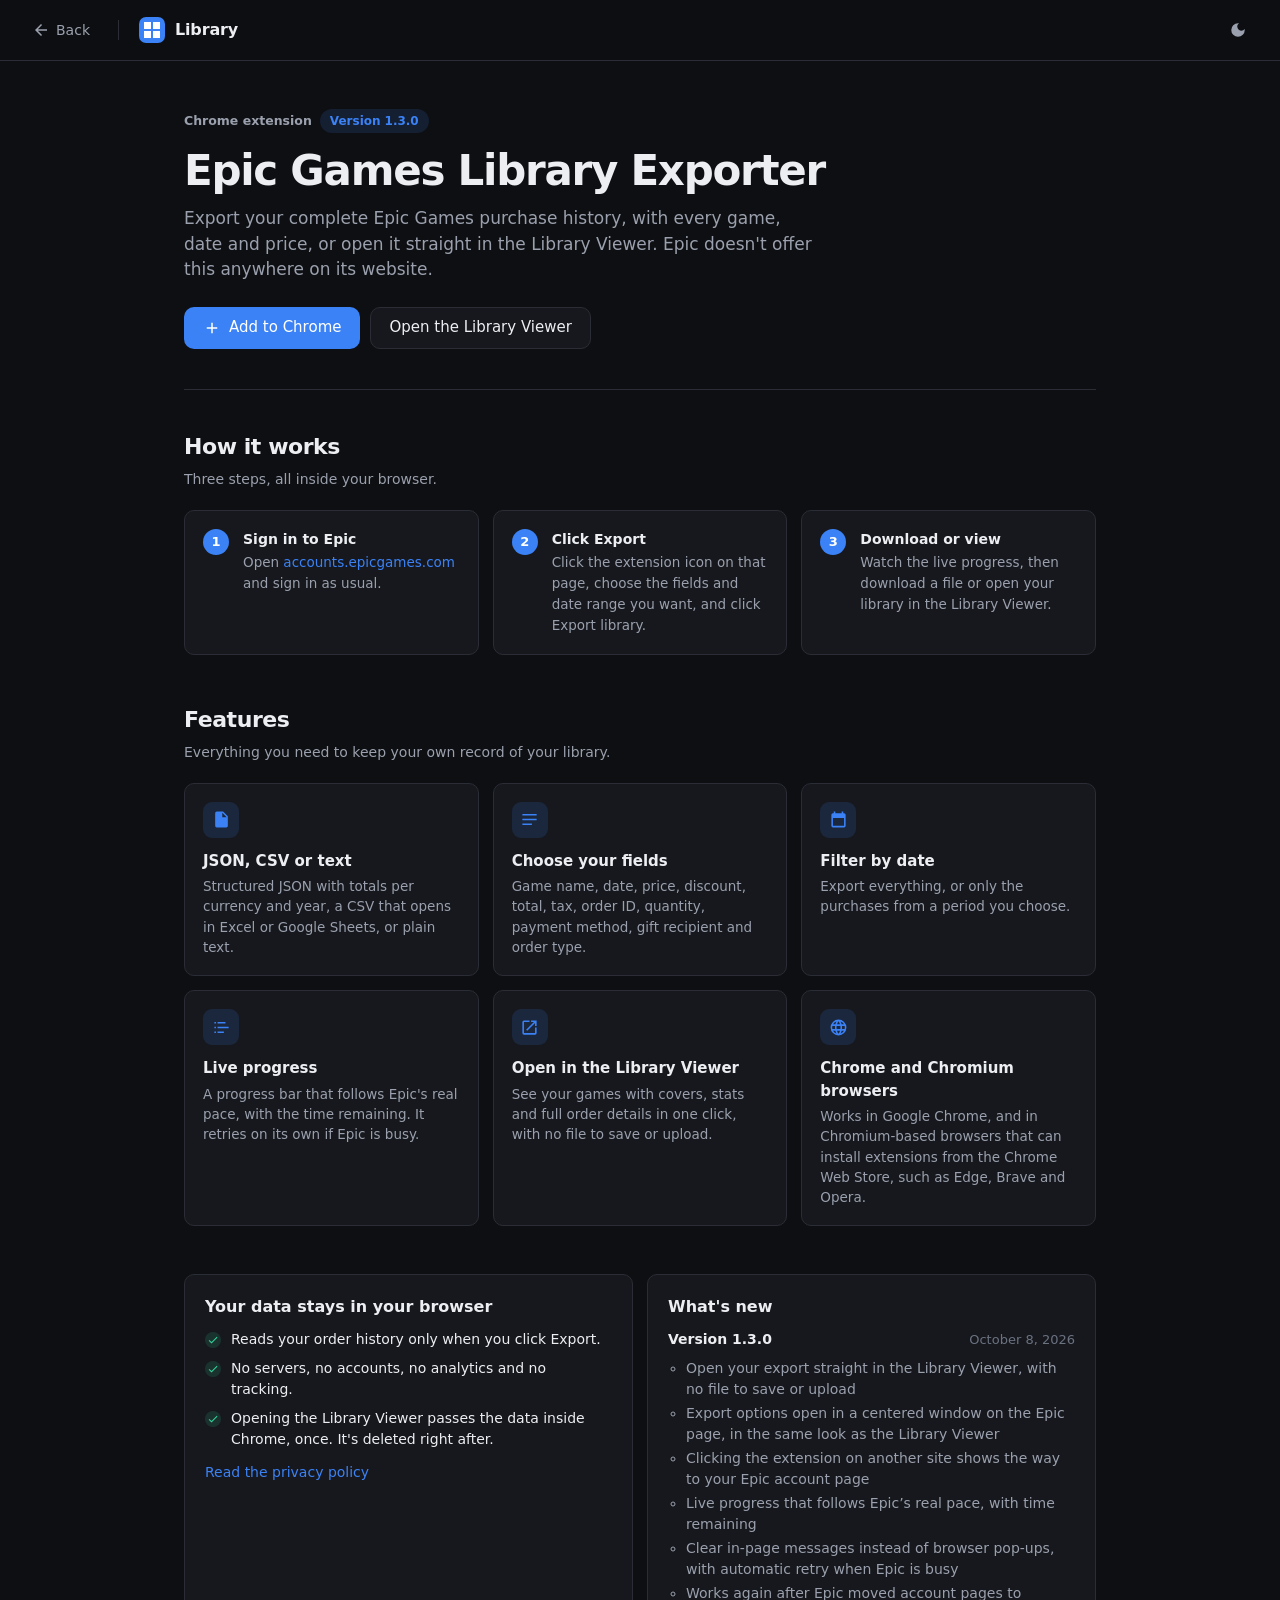
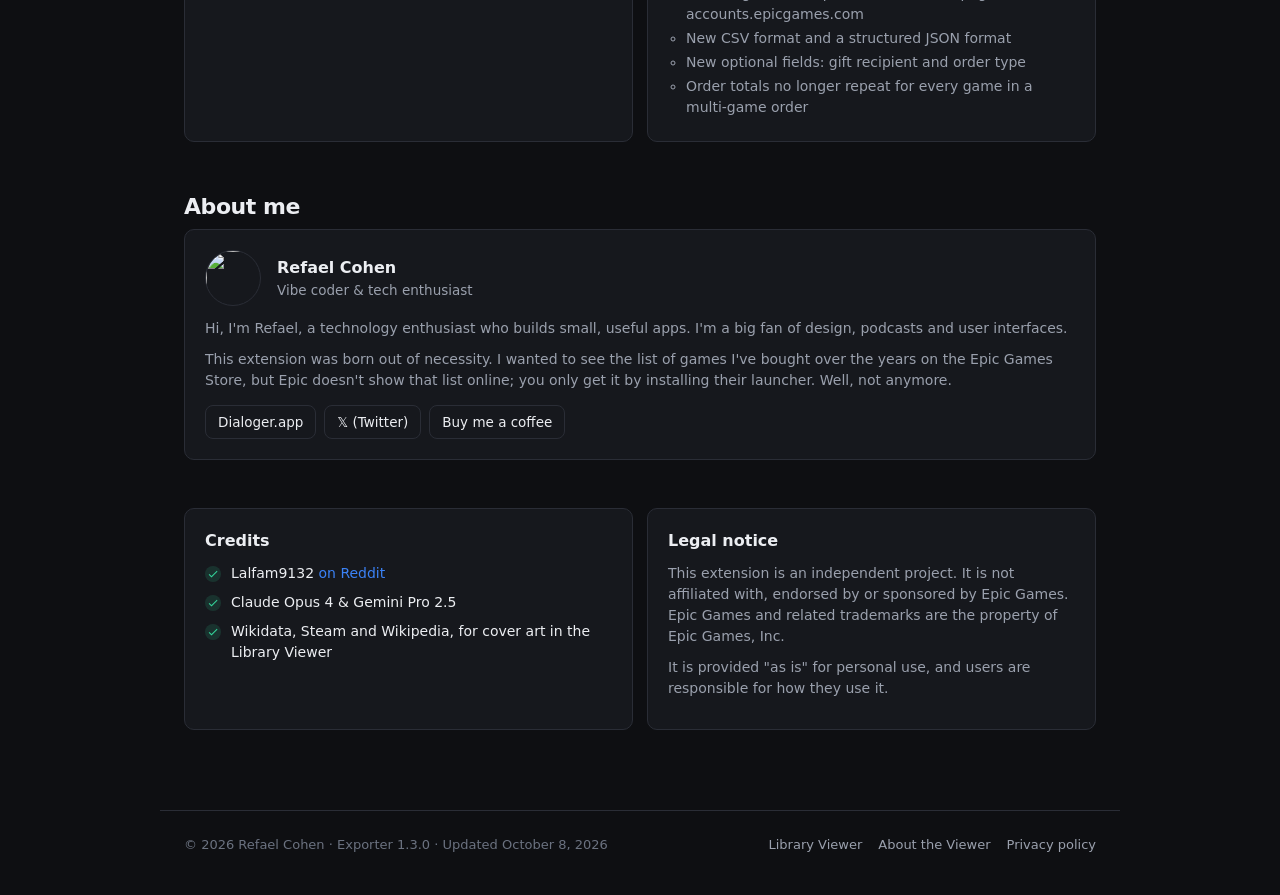
==== commit ab89f236: "Add files via upload" ====
--- a/exporter_about_page.html
+++ b/exporter_about_page.html
@@ -59,7 +59,7 @@
             <p class="section-lead">Three steps, all inside your browser.</p>
             <ol class="steps">
                 <li><strong>Sign in to Epic</strong><span>Open <a class="text-link" href="https://accounts.epicgames.com/account/" target="_blank" rel="noopener">accounts.epicgames.com</a> and sign in as usual.</span></li>
-                <li><strong>Click Export</strong><span>Open the extension, choose the fields and date range you want, and click Export Library.</span></li>
+                <li><strong>Click Export</strong><span>Click the extension icon on that page, choose the fields and date range you want, and click Export library.</span></li>
                 <li><strong>Download or view</strong><span>Watch the live progress, then download a file or open your library in the Library Viewer.</span></li>
             </ol>
         </section>
@@ -143,7 +143,7 @@
                 <ul class="check-list">
                     <li>Lalfam9132 <a class="text-link" href="https://www.reddit.com/user/lalfam9132/" target="_blank" rel="noopener">on Reddit</a></li>
                     <li>Claude Opus 4 &amp; Gemini Pro 2.5</li>
-                    <li>Wikidata and Steam, for cover art in the Library Viewer</li>
+                    <li>Wikidata, Steam and Wikipedia, for cover art in the Library Viewer</li>
                 </ul>
             </div>
             <div class="panel">
--- a/styles.css
+++ b/styles.css
@@ -349,6 +349,34 @@
     opacity: 0; transition: opacity .3s ease;
 }
 .cover img.is-loaded { opacity: 1; }
+/* Wikipedia box art is portrait: shown whole (contain) over a blurred, darkened copy that fills the frame */
+.cover .cover-blur {
+    position: absolute; inset: -12px;
+    background-size: cover; background-position: center;
+    filter: blur(14px) brightness(.55) saturate(1.2);
+}
+.cover img.cover-contain { object-fit: contain; }
+
+/* ===== Pagination ===== */
+.pagination {
+    display: flex; align-items: center; justify-content: center; gap: 8px;
+    margin: 28px 0 8px; flex-wrap: wrap;
+}
+.page-numbers { display: flex; align-items: center; gap: 4px; }
+.page-btn {
+    min-width: 38px; height: 38px; padding: 0 10px; border-radius: 9px;
+    display: inline-flex; align-items: center; justify-content: center; gap: 4px;
+    border: 1px solid transparent; background: transparent; color: var(--text-muted);
+    font-weight: 600; font-variant-numeric: tabular-nums; cursor: pointer;
+    transition: background-color .15s, color .15s, border-color .15s;
+}
+.page-btn:hover:not(:disabled) { background: var(--bg-elev); color: var(--text); }
+.page-btn[aria-current="page"] { background: var(--text); color: var(--bg); cursor: default; }
+.page-btn.page-step { border-color: var(--border); background: var(--bg-elev); color: var(--text); padding: 0 14px; }
+.page-btn.page-step:hover:not(:disabled) { background: var(--bg-hover); }
+.page-btn:disabled { opacity: .4; cursor: not-allowed; }
+.page-btn .icon { width: 18px; height: 18px; }
+.page-gap { min-width: 24px; text-align: center; color: var(--text-faint); }
 .card-body { padding: 10px 12px 12px; display: flex; flex-direction: column; gap: 8px; flex: 1; }
 .card-title {
     margin: 0; font-size: 14px; font-weight: 600; line-height: 1.35;
@@ -509,6 +537,9 @@
     #load-another-btn span, #export-btn span { display: none; }
     #load-another-btn, #export-btn { width: 36px; padding: 0; }
     .field-grid { grid-template-columns: 1fr; }
+    .page-step span { display: none; }
+    .page-btn { min-width: 34px; height: 36px; padding: 0 6px; }
+    .page-btn.page-step { padding: 0 8px; }
     .library { padding: 16px; }
     .stat-value { font-size: 18px; }
     .grid { grid-template-columns: repeat(2, minmax(0, 1fr)); gap: 10px; }
